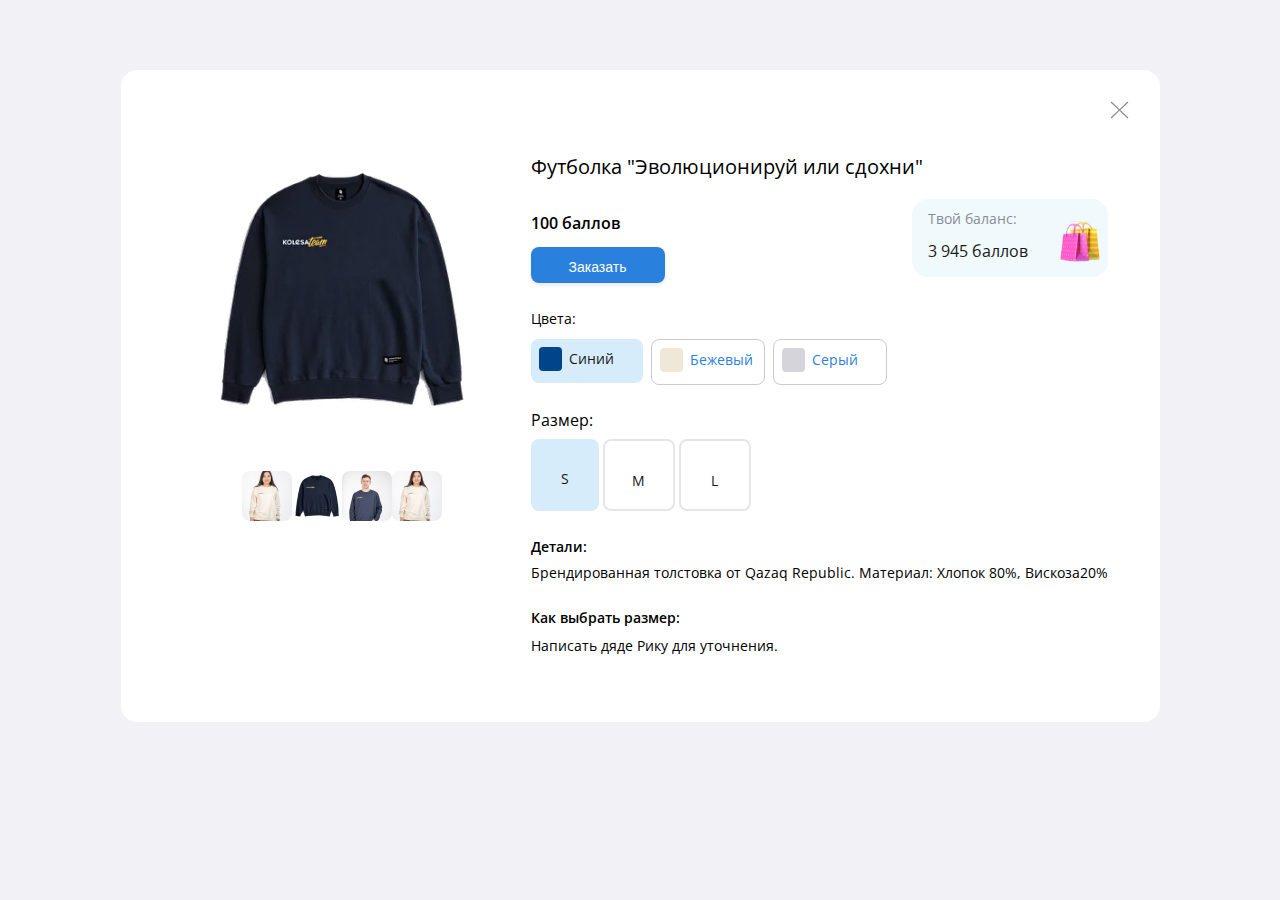
==== index.html @ 1788dded "1. Создала модальное окно, отцентрированное в центре страницы.2. Добавила контент о продукте (картин" ====
<!DOCTYPE html>
<html lang="en">

<head>
    <meta charset="UTF-8" />
    <link rel="icon" type="image/svg+xml" href="/src/assets/favicon.svg" />
    <meta name="viewport" content="width=device-width, initial-scale=1.0" />
    <title>Vite App</title>
    <link rel="stylesheet" href="/src/css/style.css">
</head>

<body>
    <section class="modal-container">
        <div class="modal-card">
            <div class="modal-card-content">
                <div class="close">
                    <img class="padding-for-icon" src="src/assets/close.svg" alt="close" width="18.67" height="18.67">
                </div>
                <div class="image-container">
                    <div class="main-image">
                        <img src="/src/assets/product-image.jpg" alt="product-image" width="330" height="330">
                    </div>
                    <div class="preview-images">
                        <img src="/src/assets/preview-image_1.jpg" alt="product-image-preview1">
                        <img class="previe-image_2" src="/src/assets/previe-image_2.jpg" alt="product-image-preview2">
                        <img src="/src/assets/preview-image_3.jpg" alt="product-image-preview1">
                        <img src="/src/assets/preview-image_1.jpg" alt="product-image-preview1">
                    </div>
                </div>
                <div class="description-container">
                    <h2 class="title">Футболка "Эволюционируй или сдохни"</h2>
                    <div class="current-currency">
                        <div class="current-currency-info">
                            <div class="currency-decription">
                                <h4>Твой баланс:</h4>
                                <p>3 945 баллов</p>
                            </div>

                            <div class="iconShop">
                                <img class="shopBag" src="/src/assets/shop.svg" alt="shopIcon">
                            </div>
                        </div>

                    </div>
                    <div class="price">100 баллов</div>
                    <button class="order-button">Заказать</button>

                    <div class="product-colors">
                        <span class="product-color">Цвета:</span>
                        <div class="color-group">
                            <div class="color-box blue">
                                <div class="color-square blue-box"></div>
                                <label for="blue">Синий</label>
                            </div>
                            <div class="color-box beige">
                                <div class="color-square beige-box"></div>
                                <label for="beige">Бежевый</label>
                            </div>
                            <div class="color-box gray">
                                <div class="color-square gray-box"></div>
                                <label for="gray">Серый</label>
                            </div>
                        </div>

                    </div>
                    <div class="size-buttons">
                        <span class="size-title">Размер:</span>
                        <div class="size-group">
                            <div class="size size-S">
                                <input checked type="radio" id="small" name="size" value="small">
                                <label data-icon="S" for="size1">
                                    <p>S</p>
                                </label>
                            </div>
                            <div class="size size-M">
                                <input checked type="radio" id="medium" name="size" value="medium">
                                <label data-icon="M" for="size2">
                                    <p>M</p>
                                </label>
                            </div>
                            <div class="size size-L">
                                <input checked type="radio" id="large" name="size" value="large">
                                <label data-icon="L" for="size3">
                                    <p>L</p>
                                </label>
                            </div>
                        </div>
                    </div>
                    <div class="details-description">
                        <h4>Детали:</h4>
                        <p>Брендированная толстовка от Qazaq Republic. Материал: Хлопок 80%, Вискоза20%</p>
                    </div>
                    <div class="how-to-text">
                        <h2>Как выбрать размер:</h2>
                        <p>Написать дяде Рику для уточнения.</p>
                    </div>
                </div>
            </div>
        </div>
    </section>
</body>

</html>
---- src/css/style.css ----
@import url('https://fonts.googleapis.com/css2?family=Open+Sans:wght@400;600&display=swap');

body {
    margin: 0;
    padding: 0;
    font-family: 'Open Sans', sans-serif;
    background: #f2f2f6;
}

.modal-container {
    padding: 70px 0;
}

.modal-card {
    top: 0;
    left: 0;
    background: #fff;
    border-radius: 16px;
    max-width: 1039px;
    min-height: 588px;
    margin: 0 auto;
    overflow: hidden;
}

.modal-card-content {
    display: flex;
    position: relative;
}

.close {
    position: absolute;
    width: 100%;
    display: flex;
    justify-content: end;
}

.preview-images {
    display: flex;
    justify-content: center;
    align-items: center;
    padding: 10px;
    flex-wrap: wrap;
    cursor: pointer;
}

.image-container {
    padding: 56px 0 56px 56px;
}

.description-container {
    padding: 64px 0 0 24px;
    position: relative;
}

.padding-for-icon {
    padding: 30.67px;
}

.title {
    font-size: 20px;
    font-weight: normal;
    line-height: 32px;
}

.price {
    font-style: normal;
    font-weight: 600;
    margin: 8px 0 8px 0;
    line-height: 32px;
}

.order-button {
    padding: 8px 0;
    width: 134px;
    height: 36px;
    background: #2a81dd;
    box-shadow: 0 2px 4px rgba(28, 24, 25, 0.1);
    border-radius: 8px;
    border: none;
    color: #fff;
    line-height: 24px;
    font-size: 14px;
    font-weight: 200;
    margin-bottom: 24px;
}

.product-color {
    font-weight: normal;
    font-size: 14px;
    line-height: 24px;
    display: block;
}

.color-group {
    display: inline-flex;
}

.color-box {
    background: #fff;
    border: 1px solid #cbcbcf;
    border-radius: 8px;
    margin: 8px 8px 0 0;
    width: 96px;
    height: 28px;
    font-size: 14px;
    line-height: 24px;
    padding: 8px;
    color: #2a81dd;
    cursor: pointer;
}

.blue {
    background: #d6ecfb;
    border: none;
    font-size: 14px;
    line-height: 24px;
    color: #1c1819;
}

.previe-image_2:active {
    border: 1px solid #2a81dd;
    border-radius: 8px;
    cursor: pointer;
}

.details-description h4 {
    font-weight: 600;
    font-size: 14px;
    line-height: 24px;
    margin: 24px 0 4px 0;
}

.details-description p {
    font-weight: 400;
    font-size: 14px;
    margin: 0 0 24px 0;
}

.how-to-text h2 {
    margin: 0;
    font-weight: 600;
    font-size: 14px;
    line-height: 24px;
}

.how-to-text p {
    margin: 4px 0 64px 0;
    font-size: 14px;
    line-height: 24px;
}

.color-square {
    display: inline-flex;
    border-radius: 4px;
    width: 23px;
    height: 24px;
    position: relative;
}

.blue-box {
    background: #00458a;
    position: absolute;
}

.beige-box {
    background: #efe8d8;
    position: absolute;
}

.gray-box {
    background: #d4d4da;
    position: absolute;
}

label[for=gray] {
    margin-left: 30px;
}

label[for=beige] {
    margin-left: 30px;
}

label[for=blue] {
    margin-left: 30px;
}

.size-group {
    display: flex;
    margin-top: 8px;
}

.size-buttons {
    margin-top: 24px;
    position: relative;
    display: inline-block;
}

.size label {
    cursor: pointer;
    color: #1c1819;
    user-select: none;
    padding: 1em;
    height: 40px;
    width: 40px;
    overflow: hidden;
    display: block;
    text-align: center;
    border-radius: 16px;
    font-size: 14px;
    line-height: 24px;
    font-weight: 400;
}

.size-S {
    background: #d6ecfb;
    border-radius: 8px;
    margin: 0 4px 0 0;
}

.size-M {
    border: 2px solid #e6e6e6;
    border-radius: 8px;
    margin: 0 4px 0 0;
}

.size-L {
    border: 2px solid #e6e6e6;
    border-radius: 8px;
}

input[type='radio'] {
    display: none;
}

.current-currency-info {
    position: absolute;
    background: #f0fafd;
    border-radius: 16px;
    width: 196px;
    display: flex;
}

.current-currency {
    display: flex;
    justify-content: end;
}

.current-currency h4 {
    color: #888b94;
    font-weight: 400;
    font-size: 14px;
    line-height: 24px;
    margin: 8px 0 8px 16px;
}

.iconShop {
    margin: 22px 0 10px 32px;
}

.current-currency p {
    margin: 0 0 0 16px;
    color: #1c1819;
    font-size: 16px;
    line-height: 24px;
}
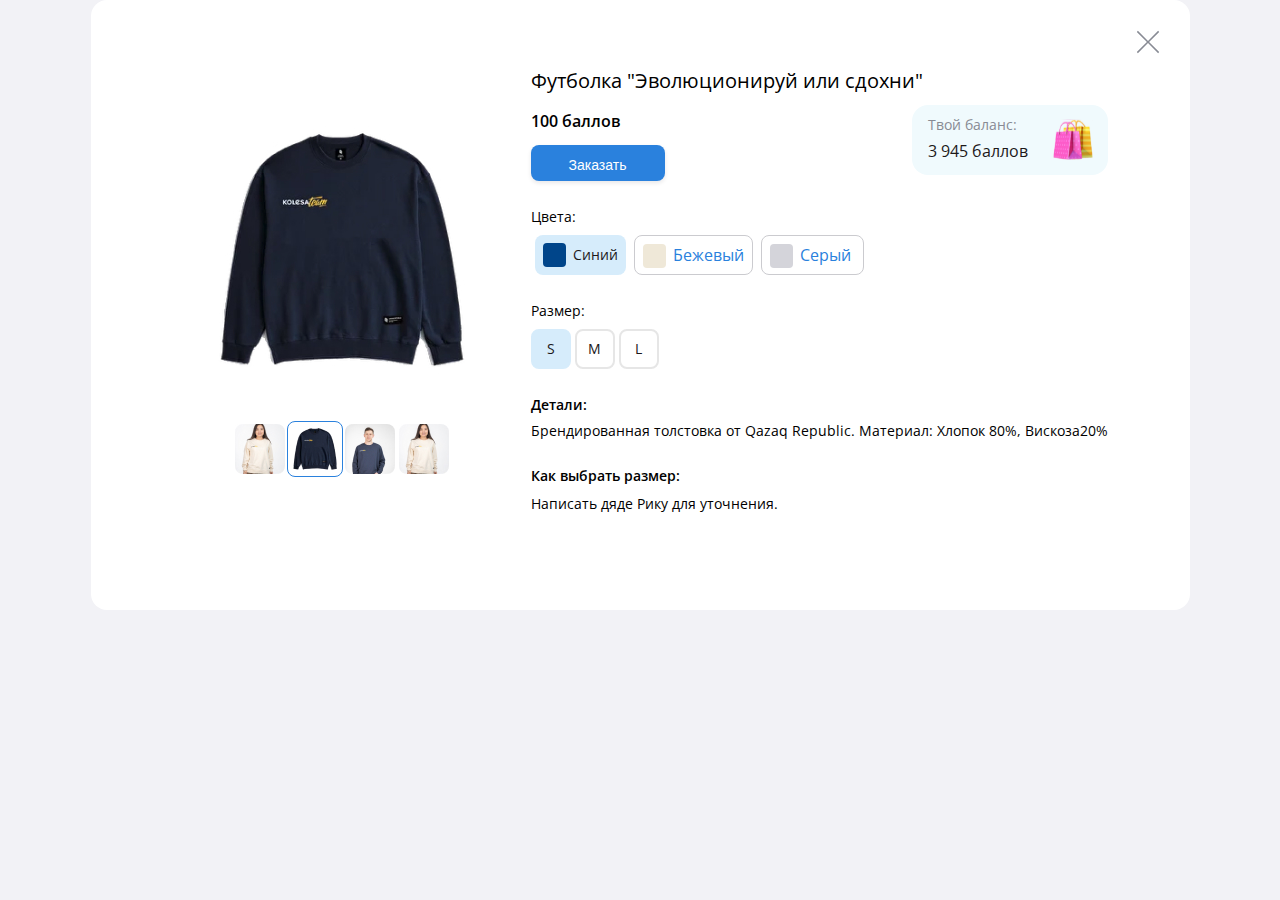
==== commit d5a78d1b: "поправки в модалке" ====
--- a/index.html
+++ b/index.html
@@ -10,94 +10,89 @@
 </head>
 
 <body>
-    <section class="modal-container">
-        <div class="modal-card">
-            <div class="modal-card-content">
-                <div class="close">
-                    <img class="padding-for-icon" src="src/assets/close.svg" alt="close" width="18.67" height="18.67">
+
+    <div class="modal-card">
+        <div class="modal-card-content">
+            <div class="close">
+                <img src="src/assets/close.svg" alt="close" width=24px height="24px">
+            </div>
+            <div class="image-container">
+                <div class="main-image">
+                    <img src="/src/assets/product-image.jpg" alt="product-image" width="330" height="330">
                 </div>
-                <div class="image-container">
-                    <div class="main-image">
-                        <img src="/src/assets/product-image.jpg" alt="product-image" width="330" height="330">
+                <div class="preview-images">
+                    <img src="/src/assets/preview-image_1.jpg" alt="product-image-preview1">
+                    <img class="previe-image_2 active" src="/src/assets/previe-image_2.jpg"
+                        alt="product-image-preview2">
+                    <img src="/src/assets/preview-image_3.jpg" alt="product-image-preview1">
+                    <img src="/src/assets/preview-image_1.jpg" alt="product-image-preview1">
+                </div>
+            </div>
+            <div class="description-container">
+                <h2 class="title">Футболка "Эволюционируй или сдохни"</h2>
+                <div class="current-currency">
+                    <div class="current-currency-info">
+                        <div class="currency-decription">
+                            <p class="currency-txt">Твой баланс:</p>
+                            <p>3 945 баллов</p>
+                        </div>
+
+                        <div class="iconShop">
+                            <img class="shopBag" src="/src/assets/shop.svg" alt="shopIcon">
+                        </div>
                     </div>
-                    <div class="preview-images">
-                        <img src="/src/assets/preview-image_1.jpg" alt="product-image-preview1">
-                        <img class="previe-image_2" src="/src/assets/previe-image_2.jpg" alt="product-image-preview2">
-                        <img src="/src/assets/preview-image_3.jpg" alt="product-image-preview1">
-                        <img src="/src/assets/preview-image_1.jpg" alt="product-image-preview1">
+
+                </div>
+                <div class="price">100 баллов</div>
+                <button class="order-button">Заказать</button>
+
+                <div class="product-colors">
+                    <span class="product-color">Цвета:</span>
+                    <div class="color-group">
+                        <div class="color-box blue">
+                            <div class="color-square blue-box"></div>
+                            <label for="blue">Синий</label>
+                        </div>
+                        <div class="color-box beige">
+                            <div class="color-square beige-box"></div>
+                            <label for="beige">Бежевый</label>
+                        </div>
+                        <div class="color-box gray">
+                            <div class="color-square gray-box"></div>
+                            <label for="gray">Серый</label>
+                        </div>
+                    </div>
+
+                </div>
+                <div class="size-buttons">
+                    <span class="size-title">Размер:</span>
+                    <div class="size-group">
+                        <div class="size size-S">
+                            <input checked type="radio" id="small" name="size" value="small">
+                            <label data-icon="S" for="size1">S</label>
+                        </div>
+                        <div class="size size-M">
+                            <input checked type="radio" id="medium" name="size" value="medium">
+                            <label data-icon="M" for="size2">M</label>
+                        </div>
+                        <div class="size size-L">
+                            <input checked type="radio" id="large" name="size" value="large">
+                            <label data-icon="L" for="size3">L</label>
+                        </div>
                     </div>
                 </div>
-                <div class="description-container">
-                    <h2 class="title">Футболка "Эволюционируй или сдохни"</h2>
-                    <div class="current-currency">
-                        <div class="current-currency-info">
-                            <div class="currency-decription">
-                                <h4>Твой баланс:</h4>
-                                <p>3 945 баллов</p>
-                            </div>
-
-                            <div class="iconShop">
-                                <img class="shopBag" src="/src/assets/shop.svg" alt="shopIcon">
-                            </div>
-                        </div>
-
-                    </div>
-                    <div class="price">100 баллов</div>
-                    <button class="order-button">Заказать</button>
-
-                    <div class="product-colors">
-                        <span class="product-color">Цвета:</span>
-                        <div class="color-group">
-                            <div class="color-box blue">
-                                <div class="color-square blue-box"></div>
-                                <label for="blue">Синий</label>
-                            </div>
-                            <div class="color-box beige">
-                                <div class="color-square beige-box"></div>
-                                <label for="beige">Бежевый</label>
-                            </div>
-                            <div class="color-box gray">
-                                <div class="color-square gray-box"></div>
-                                <label for="gray">Серый</label>
-                            </div>
-                        </div>
-
-                    </div>
-                    <div class="size-buttons">
-                        <span class="size-title">Размер:</span>
-                        <div class="size-group">
-                            <div class="size size-S">
-                                <input checked type="radio" id="small" name="size" value="small">
-                                <label data-icon="S" for="size1">
-                                    <p>S</p>
-                                </label>
-                            </div>
-                            <div class="size size-M">
-                                <input checked type="radio" id="medium" name="size" value="medium">
-                                <label data-icon="M" for="size2">
-                                    <p>M</p>
-                                </label>
-                            </div>
-                            <div class="size size-L">
-                                <input checked type="radio" id="large" name="size" value="large">
-                                <label data-icon="L" for="size3">
-                                    <p>L</p>
-                                </label>
-                            </div>
-                        </div>
-                    </div>
-                    <div class="details-description">
-                        <h4>Детали:</h4>
-                        <p>Брендированная толстовка от Qazaq Republic. Материал: Хлопок 80%, Вискоза20%</p>
-                    </div>
-                    <div class="how-to-text">
-                        <h2>Как выбрать размер:</h2>
-                        <p>Написать дяде Рику для уточнения.</p>
-                    </div>
+                <div class="details-description">
+                    <h3>Детали:</h3>
+                    <p>Брендированная толстовка от Qazaq Republic. Материал: Хлопок 80%, Вискоза20%</p>
+                </div>
+                <div class="how-to-text">
+                    <h3>Как выбрать размер:</h3>
+                    <p>Написать дяде Рику для уточнения.</p>
                 </div>
             </div>
         </div>
-    </section>
+    </div>
+
 </body>
 
 </html>
--- a/src/css/style.css
+++ b/src/css/style.css
@@ -5,10 +5,6 @@
     padding: 0;
     font-family: 'Open Sans', sans-serif;
     background: #f2f2f6;
-}
-
-.modal-container {
-    padding: 70px 0;
 }
 
 .modal-card {
@@ -17,9 +13,9 @@
     background: #fff;
     border-radius: 16px;
     max-width: 1039px;
-    min-height: 588px;
     margin: 0 auto;
     overflow: hidden;
+    padding: 30px;
 }
 
 .modal-card-content {
@@ -38,9 +34,12 @@
     display: flex;
     justify-content: center;
     align-items: center;
-    padding: 10px;
-    flex-wrap: wrap;
-    cursor: pointer;
+    flex-flow: wrap;
+    cursor: pointer;
+}
+
+.preview-images img {
+    padding: 2px;
 }
 
 .image-container {
@@ -48,18 +47,15 @@
 }
 
 .description-container {
-    padding: 64px 0 0 24px;
-    position: relative;
-}
-
-.padding-for-icon {
-    padding: 30.67px;
+    padding: 18px 0 0 24px;
+    position: relative;
 }
 
 .title {
     font-size: 20px;
     font-weight: normal;
     line-height: 32px;
+    margin-bottom: 0;
 }
 
 .price {
@@ -89,22 +85,20 @@
     font-size: 14px;
     line-height: 24px;
     display: block;
+    margin-bottom: 6px;
 }
 
 .color-group {
     display: inline-flex;
+    flex-flow: wrap;
 }
 
 .color-box {
     background: #fff;
     border: 1px solid #cbcbcf;
     border-radius: 8px;
-    margin: 8px 8px 0 0;
-    width: 96px;
-    height: 28px;
-    font-size: 14px;
-    line-height: 24px;
     padding: 8px;
+    margin: 0 4px;
     color: #2a81dd;
     cursor: pointer;
 }
@@ -117,13 +111,17 @@
     color: #1c1819;
 }
 
-.previe-image_2:active {
+.gray {
+    padding-right: 12px;
+}
+
+.active {
     border: 1px solid #2a81dd;
     border-radius: 8px;
     cursor: pointer;
 }
 
-.details-description h4 {
+.details-description h3 {
     font-weight: 600;
     font-size: 14px;
     line-height: 24px;
@@ -136,7 +134,7 @@
     margin: 0 0 24px 0;
 }
 
-.how-to-text h2 {
+.how-to-text h3 {
     margin: 0;
     font-weight: 600;
     font-size: 14px;
@@ -187,6 +185,7 @@
 .size-group {
     display: flex;
     margin-top: 8px;
+    flex-flow: wrap;
 }
 
 .size-buttons {
@@ -195,16 +194,21 @@
     display: inline-block;
 }
 
+.size-buttons span {
+    font-size: 14px;
+}
+
 .size label {
     cursor: pointer;
     color: #1c1819;
     user-select: none;
-    padding: 1em;
-    height: 40px;
-    width: 40px;
+    padding: 3px;
+    height: 30px;
+    width: 30px;
     overflow: hidden;
-    display: block;
-    text-align: center;
+    display: flex;
+    justify-content: center;
+    align-items: center;
     border-radius: 16px;
     font-size: 14px;
     line-height: 24px;
@@ -213,6 +217,7 @@
 
 .size-S {
     background: #d6ecfb;
+    border: 2px solid #d6ecfb;
     border-radius: 8px;
     margin: 0 4px 0 0;
 }
@@ -238,6 +243,7 @@
     border-radius: 16px;
     width: 196px;
     display: flex;
+    margin-top: 8px;
 }
 
 .current-currency {
@@ -245,7 +251,7 @@
     justify-content: end;
 }
 
-.current-currency h4 {
+.current-currency .currency-txt {
     color: #888b94;
     font-weight: 400;
     font-size: 14px;
@@ -254,12 +260,12 @@
 }
 
 .iconShop {
-    margin: 22px 0 10px 32px;
+    margin: 14px 0 10px 25px;
 }
 
 .current-currency p {
     margin: 0 0 0 16px;
     color: #1c1819;
     font-size: 16px;
-    line-height: 24px;
-}
+    line-height: 12px;
+}
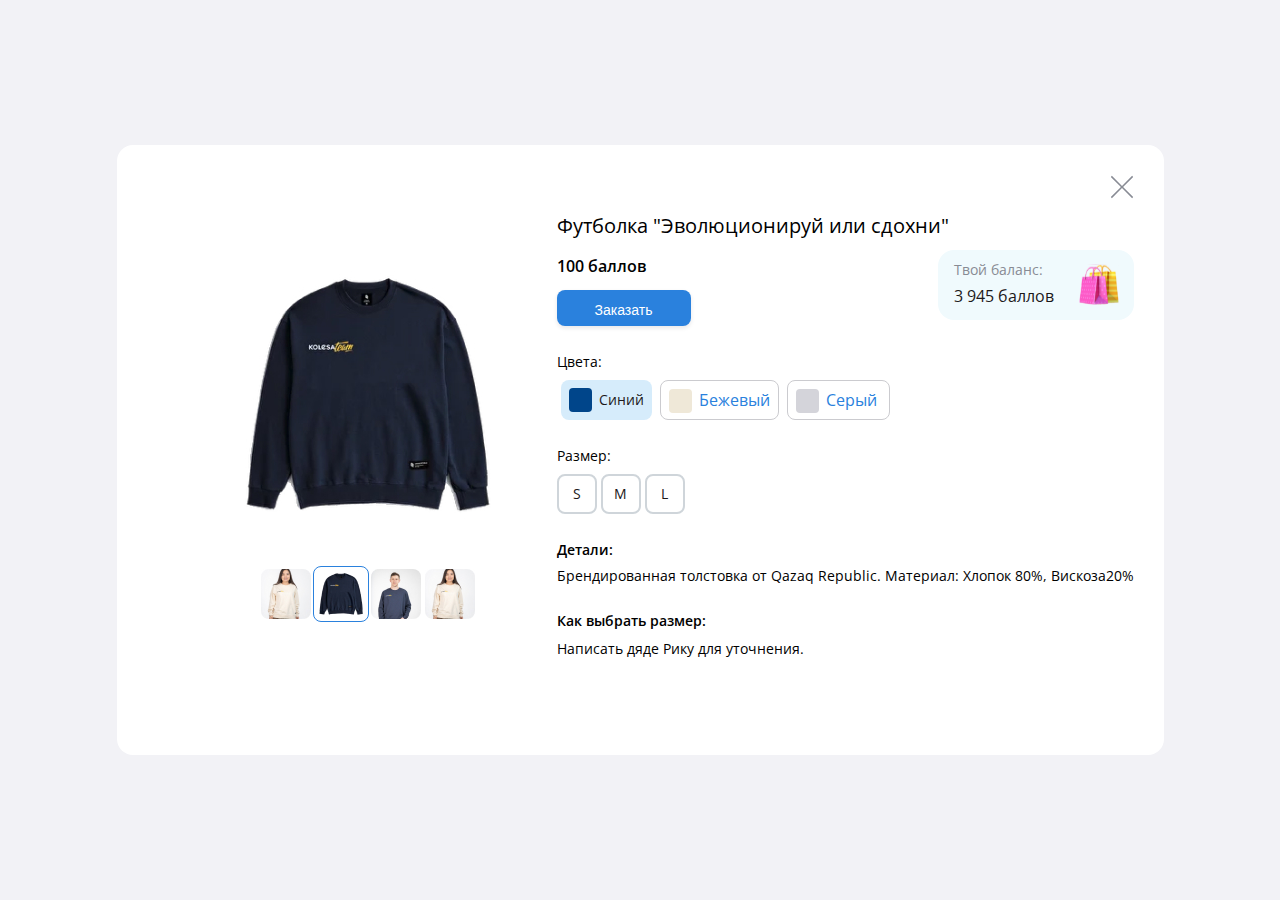
==== commit f6514fa5: "подправила модалку, поправила отступы, подправила отцентровку по вертикали, поправила кнопки, при на" ====
--- a/index.html
+++ b/index.html
@@ -3,91 +3,90 @@
 
 <head>
     <meta charset="UTF-8" />
-    <link rel="icon" type="image/svg+xml" href="/src/assets/favicon.svg" />
+    <link rel="icon" type="image/svg+xml" href="src/assets/favicon.svg" />
     <meta name="viewport" content="width=device-width, initial-scale=1.0" />
     <title>Vite App</title>
-    <link rel="stylesheet" href="/src/css/style.css">
+    <link rel="stylesheet" href="src/css/style.css">
 </head>
 
 <body>
+    <div class="modal-container">
+        <div class="modal-card">
+            <div class="modal-card-content">
+                <div class="close">
+                    <img src="src/assets/close.svg" alt="close" width=24px height="24px">
+                </div>
+                <div class="image-container">
+                    <div class="main-image">
+                        <img src="src/assets/product-image.jpg" alt="product-image" width="330" height="330">
+                    </div>
+                    <div class="preview-images">
+                        <img src="src/assets/preview-image_1.jpg" alt="product-image-preview1">
+                        <img class="previe-image_2 active" src="src/assets/previe-image_2.jpg"
+                            alt="product-image-preview2">
+                        <img src="src/assets/preview-image_3.jpg" alt="product-image-preview1">
+                        <img src="src/assets/preview-image_1.jpg" alt="product-image-preview1">
+                    </div>
+                </div>
+                <div class="description-container">
+                    <h2 class="title">Футболка "Эволюционируй или сдохни"</h2>
+                    <div class="current-currency">
+                        <div class="current-currency-info">
+                            <div class="currency-decription">
+                                <p class="currency-txt">Твой баланс:</p>
+                                <p>3 945 баллов</p>
+                            </div>
 
-    <div class="modal-card">
-        <div class="modal-card-content">
-            <div class="close">
-                <img src="src/assets/close.svg" alt="close" width=24px height="24px">
-            </div>
-            <div class="image-container">
-                <div class="main-image">
-                    <img src="/src/assets/product-image.jpg" alt="product-image" width="330" height="330">
-                </div>
-                <div class="preview-images">
-                    <img src="/src/assets/preview-image_1.jpg" alt="product-image-preview1">
-                    <img class="previe-image_2 active" src="/src/assets/previe-image_2.jpg"
-                        alt="product-image-preview2">
-                    <img src="/src/assets/preview-image_3.jpg" alt="product-image-preview1">
-                    <img src="/src/assets/preview-image_1.jpg" alt="product-image-preview1">
-                </div>
-            </div>
-            <div class="description-container">
-                <h2 class="title">Футболка "Эволюционируй или сдохни"</h2>
-                <div class="current-currency">
-                    <div class="current-currency-info">
-                        <div class="currency-decription">
-                            <p class="currency-txt">Твой баланс:</p>
-                            <p>3 945 баллов</p>
+                            <div class="iconShop">
+                                <img class="shopBag" src="src/assets/shop.svg" alt="shopIcon">
+                            </div>
                         </div>
 
-                        <div class="iconShop">
-                            <img class="shopBag" src="/src/assets/shop.svg" alt="shopIcon">
+                    </div>
+                    <div class="price">100 баллов</div>
+                    <button class="order-button">Заказать</button>
+                    <div class="product-colors">
+                        <span class="product-color">Цвета:</span>
+                        <div class="color-group">
+                            <div class="color-box blue">
+                                <div class="color-square blue-box"></div>
+                                <label for="blue">Синий</label>
+                            </div>
+                            <div class="color-box beige">
+                                <div class="color-square beige-box"></div>
+                                <label for="beige">Бежевый</label>
+                            </div>
+                            <div class="color-box gray">
+                                <div class="color-square gray-box"></div>
+                                <label for="gray">Серый</label>
+                            </div>
                         </div>
                     </div>
-
-                </div>
-                <div class="price">100 баллов</div>
-                <button class="order-button">Заказать</button>
-
-                <div class="product-colors">
-                    <span class="product-color">Цвета:</span>
-                    <div class="color-group">
-                        <div class="color-box blue">
-                            <div class="color-square blue-box"></div>
-                            <label for="blue">Синий</label>
-                        </div>
-                        <div class="color-box beige">
-                            <div class="color-square beige-box"></div>
-                            <label for="beige">Бежевый</label>
-                        </div>
-                        <div class="color-box gray">
-                            <div class="color-square gray-box"></div>
-                            <label for="gray">Серый</label>
+                    <div class="size-buttons">
+                        <span class="size-title">Размер:</span>
+                        <div class="size-group">
+                            <div class="size">
+                                <input type="radio" id="small" name="size" value="small">
+                                <label for="small">S</label>
+                            </div>
+                            <div class="size">
+                                <input type="radio" id="medium" name="size" value="medium">
+                                <label for="medium">M</label>
+                            </div>
+                            <div class="size">
+                                <input type="radio" id="large" name="size" value="large">
+                                <label for="large">L</label>
+                            </div>
                         </div>
                     </div>
-
-                </div>
-                <div class="size-buttons">
-                    <span class="size-title">Размер:</span>
-                    <div class="size-group">
-                        <div class="size size-S">
-                            <input checked type="radio" id="small" name="size" value="small">
-                            <label data-icon="S" for="size1">S</label>
-                        </div>
-                        <div class="size size-M">
-                            <input checked type="radio" id="medium" name="size" value="medium">
-                            <label data-icon="M" for="size2">M</label>
-                        </div>
-                        <div class="size size-L">
-                            <input checked type="radio" id="large" name="size" value="large">
-                            <label data-icon="L" for="size3">L</label>
-                        </div>
+                    <div class="details-description">
+                        <h3>Детали:</h3>
+                        <p>Брендированная толстовка от Qazaq Republic. Материал: Хлопок 80%, Вискоза20%</p>
                     </div>
-                </div>
-                <div class="details-description">
-                    <h3>Детали:</h3>
-                    <p>Брендированная толстовка от Qazaq Republic. Материал: Хлопок 80%, Вискоза20%</p>
-                </div>
-                <div class="how-to-text">
-                    <h3>Как выбрать размер:</h3>
-                    <p>Написать дяде Рику для уточнения.</p>
+                    <div class="how-to-text">
+                        <h3>Как выбрать размер:</h3>
+                        <p>Написать дяде Рику для уточнения.</p>
+                    </div>
                 </div>
             </div>
         </div>
--- a/src/css/style.css
+++ b/src/css/style.css
@@ -18,6 +18,13 @@
     padding: 30px;
 }
 
+.modal-container {
+    height: 100vh;
+    display: flex;
+    justify-content: center;
+    align-items: center;
+}
+
 .modal-card-content {
     display: flex;
     position: relative;
@@ -89,7 +96,7 @@
 }
 
 .color-group {
-    display: inline-flex;
+    display: flex;
     flex-flow: wrap;
 }
 
@@ -209,32 +216,20 @@
     display: flex;
     justify-content: center;
     align-items: center;
-    border-radius: 16px;
-    font-size: 14px;
-    line-height: 24px;
-    font-weight: 400;
-}
-
-.size-S {
-    background: #d6ecfb;
-    border: 2px solid #d6ecfb;
+    font-size: 14px;
+    background: #fff;
+    border: 2px solid #cfd5da;
     border-radius: 8px;
     margin: 0 4px 0 0;
-}
-
-.size-M {
-    border: 2px solid #e6e6e6;
-    border-radius: 8px;
-    margin: 0 4px 0 0;
-}
-
-.size-L {
-    border: 2px solid #e6e6e6;
-    border-radius: 8px;
 }
 
 input[type='radio'] {
     display: none;
+}
+
+input[type='radio']:checked + label {
+    background-color: #d6ecfb;
+    border: 2px solid #d6ecfb;
 }
 
 .current-currency-info {
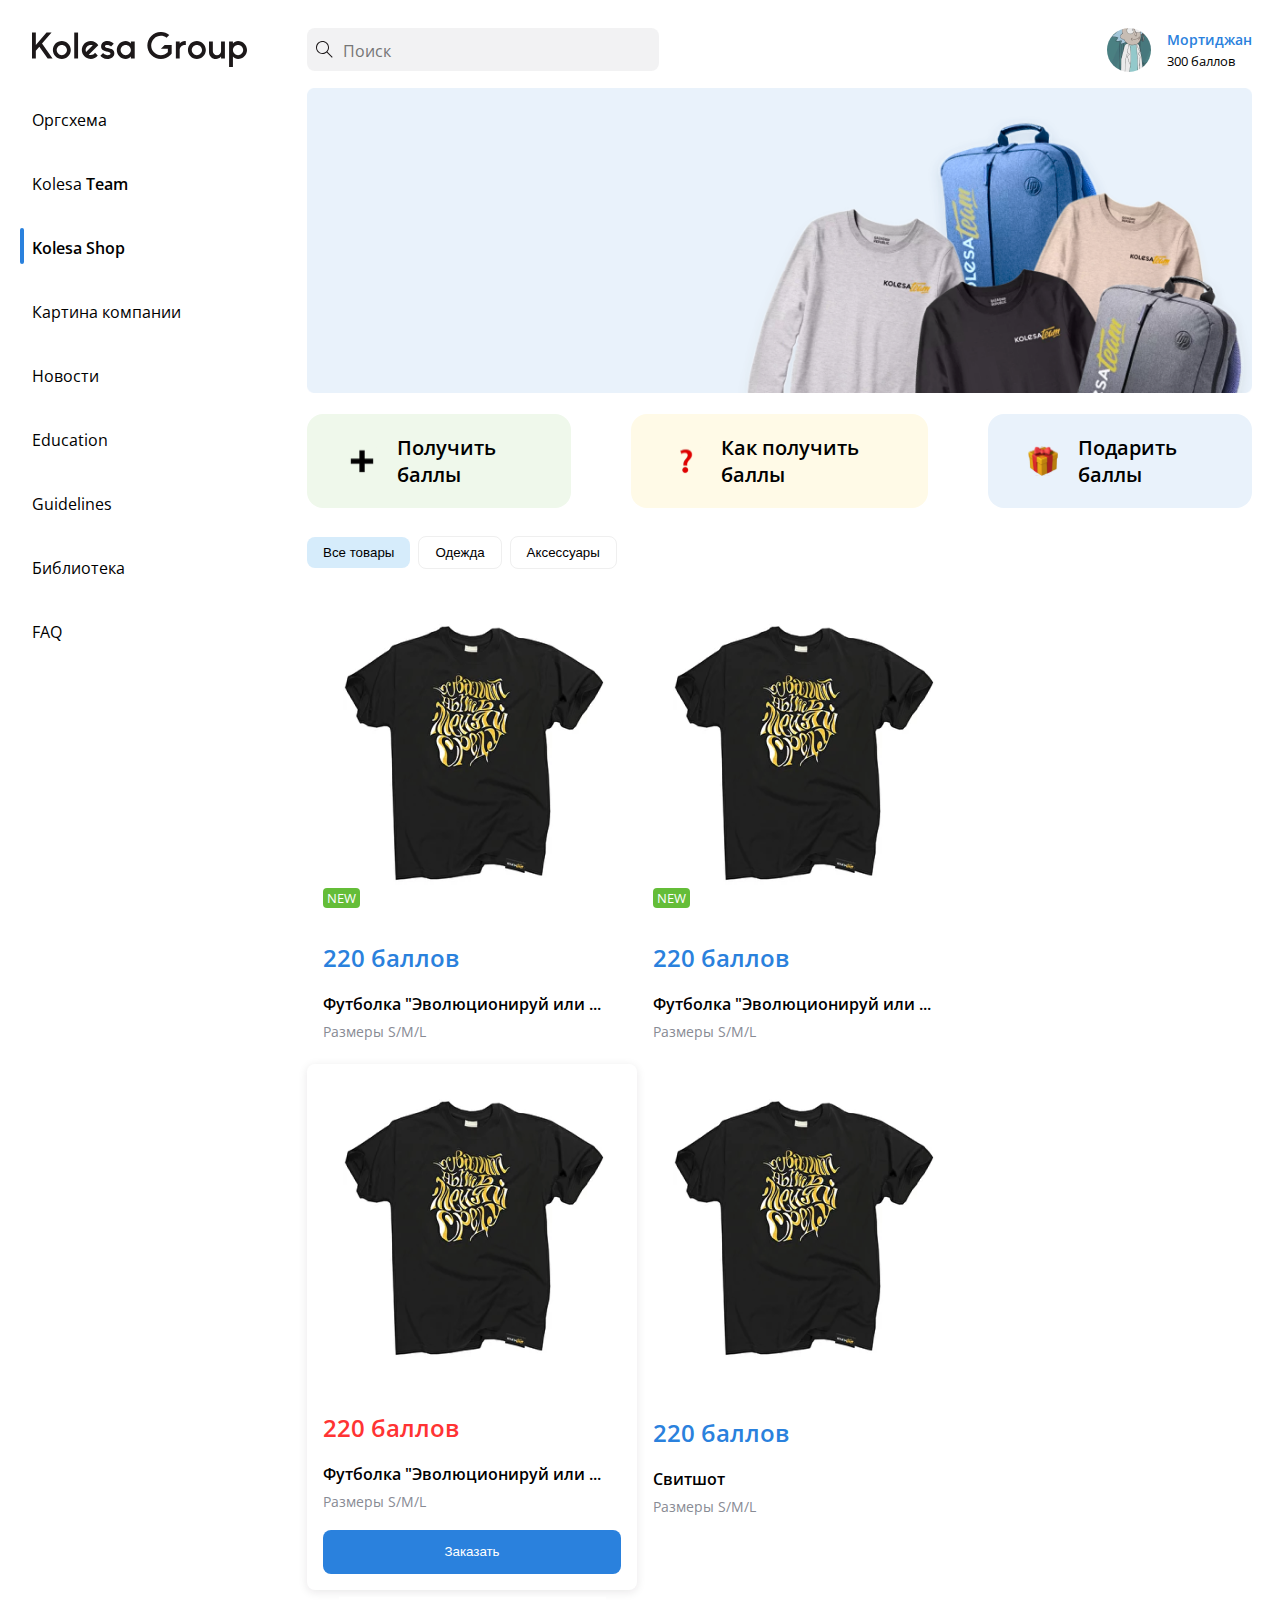
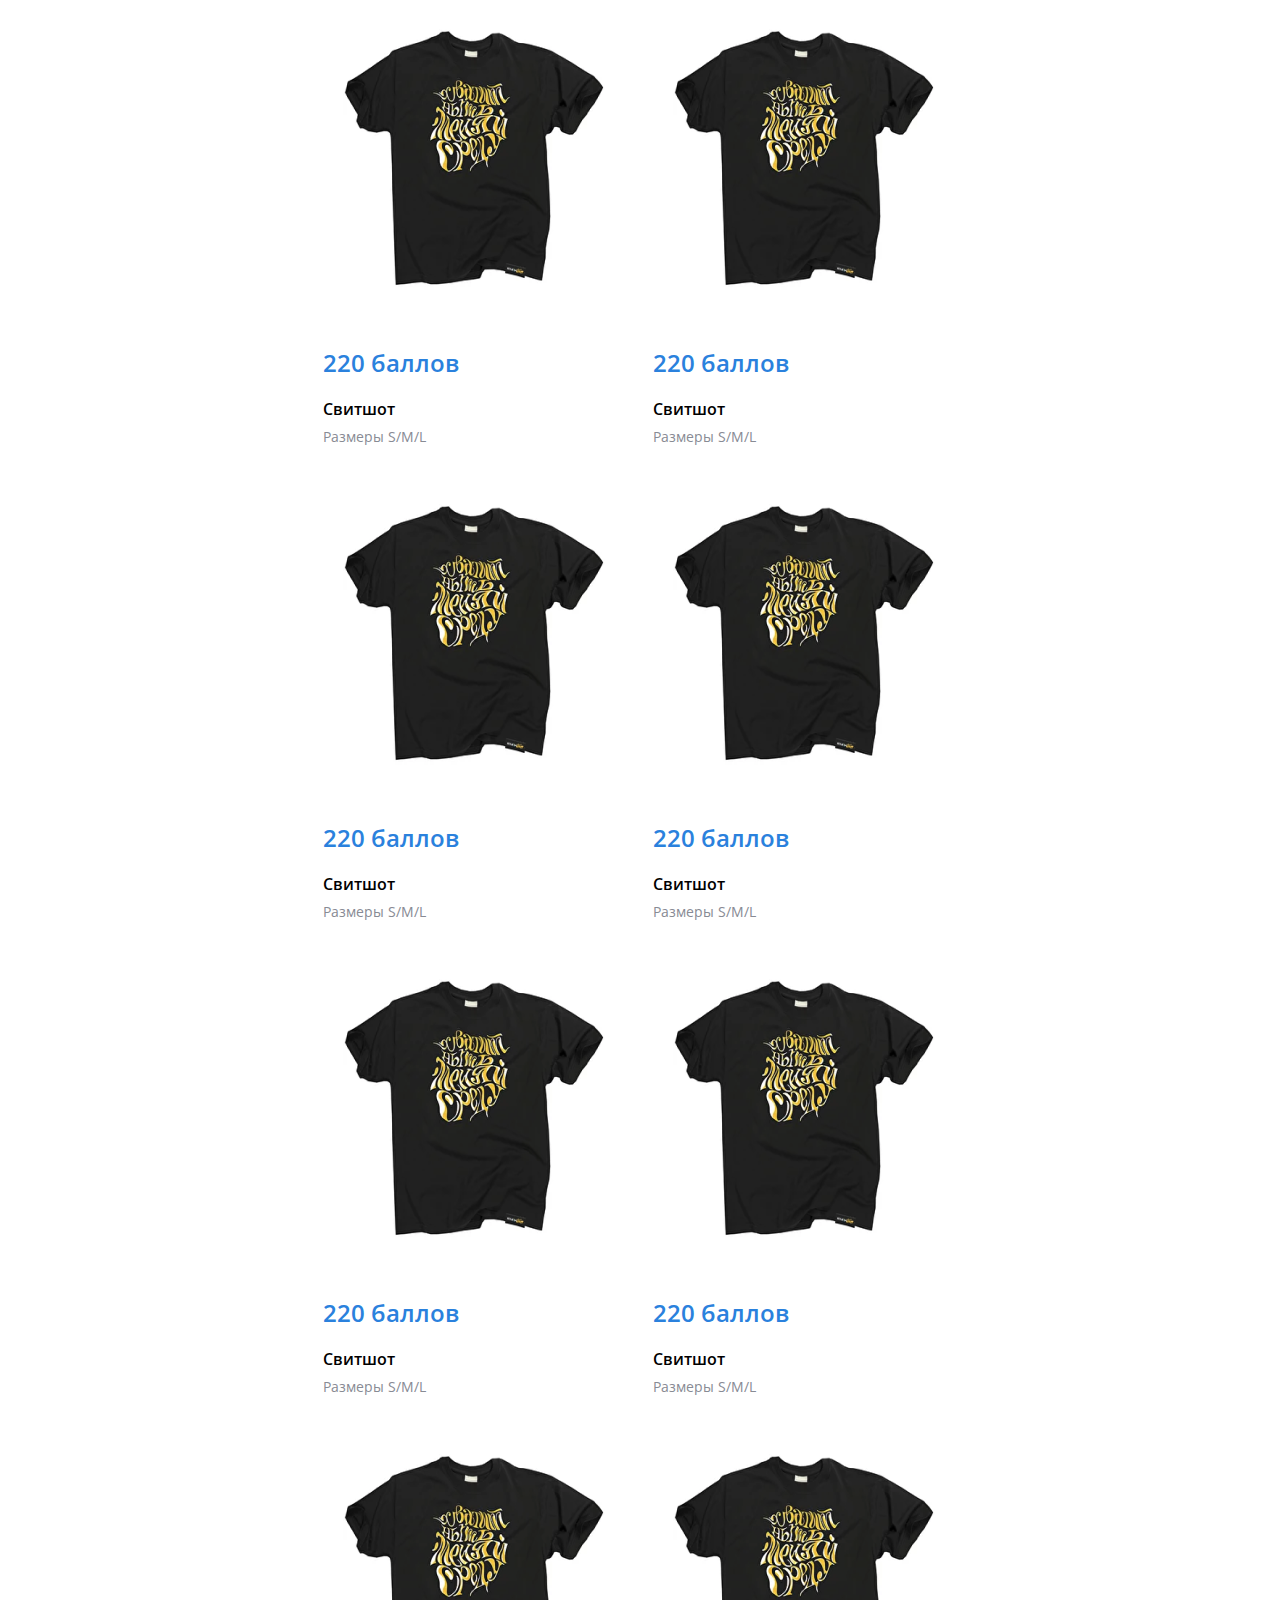
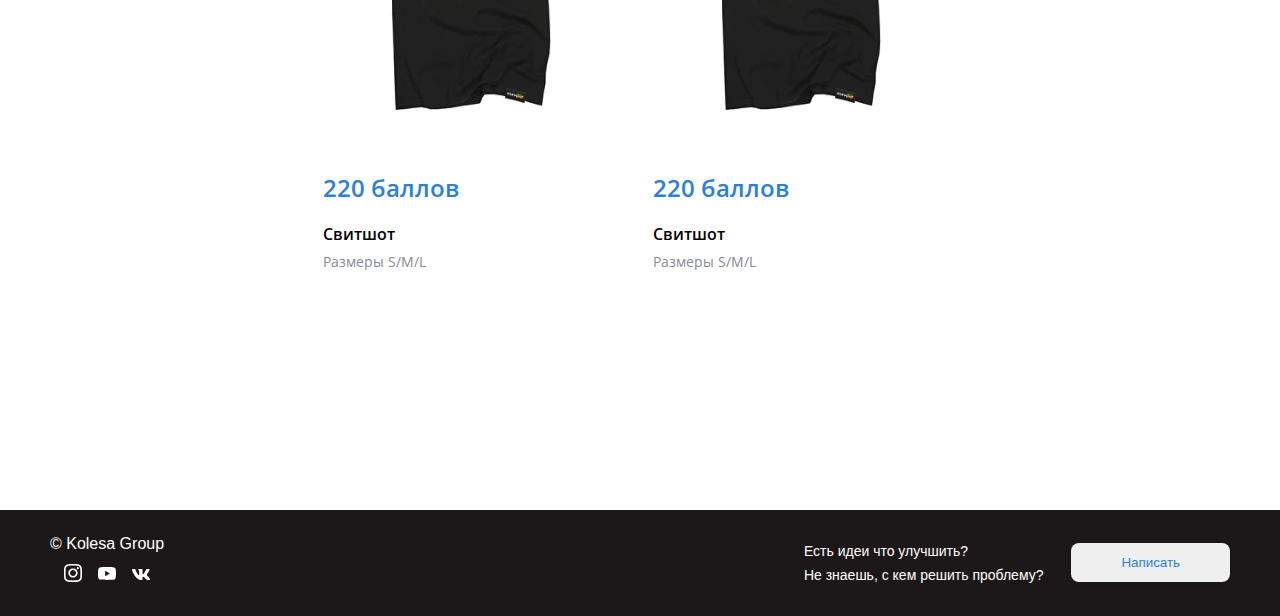
==== commit 1bc0009d: "Добавление контента, элементов, кнопок, меню,профиль юзера, каталог продуктов" ====
--- a/index.html
+++ b/index.html
@@ -10,88 +10,280 @@
 </head>
 
 <body>
-    <div class="modal-container">
-        <div class="modal-card">
-            <div class="modal-card-content">
-                <div class="close">
-                    <img src="src/assets/close.svg" alt="close" width=24px height="24px">
-                </div>
-                <div class="image-container">
-                    <div class="main-image">
-                        <img src="src/assets/product-image.jpg" alt="product-image" width="330" height="330">
+    <section class="container">
+        <div class="side-menu">
+            <div class="logo"><img src="/src/assets/main-logo.svg" alt="company-logo"></div>
+            <div class="side-menu_list">
+                <a href="#">Оргсхема</a>
+                <a href="#">Kolesa <span class="team-txt">Team</span></a>
+                <a href="#" class="selected-menu-txt"><span class="display-selected"></span>Kolesa Shop</a>
+                <a href="#">Картина компании</a>
+                <a href="#">Новости</a>
+                <a href="#">Education</a>
+                <a href="#">Guidelines</a>
+                <a href="#">Библиотека</a>
+                <a href="#">FAQ</a>
+            </div>
+        </div>
+        <div class="page-content">
+            <div class="top-nav">
+                <div class="search">
+                    <form>
+                        <input type="search" placeholder="Поиск">
+                    </form>
+                </div>
+                <div class="user">
+                    <img class="user-profile" src="/src/assets/user-profile.png" alt="user-avatar">
+                    <div class="user-info">
+                        <span class="user-name">Мортиджан</span>
+                        <p class="currency">300 баллов</p>
                     </div>
-                    <div class="preview-images">
-                        <img src="src/assets/preview-image_1.jpg" alt="product-image-preview1">
-                        <img class="previe-image_2 active" src="src/assets/previe-image_2.jpg"
-                            alt="product-image-preview2">
-                        <img src="src/assets/preview-image_3.jpg" alt="product-image-preview1">
-                        <img src="src/assets/preview-image_1.jpg" alt="product-image-preview1">
-                    </div>
-                </div>
-                <div class="description-container">
-                    <h2 class="title">Футболка "Эволюционируй или сдохни"</h2>
-                    <div class="current-currency">
-                        <div class="current-currency-info">
-                            <div class="currency-decription">
-                                <p class="currency-txt">Твой баланс:</p>
-                                <p>3 945 баллов</p>
-                            </div>
-
-                            <div class="iconShop">
-                                <img class="shopBag" src="src/assets/shop.svg" alt="shopIcon">
-                            </div>
-                        </div>
-
-                    </div>
-                    <div class="price">100 баллов</div>
-                    <button class="order-button">Заказать</button>
-                    <div class="product-colors">
-                        <span class="product-color">Цвета:</span>
-                        <div class="color-group">
-                            <div class="color-box blue">
-                                <div class="color-square blue-box"></div>
-                                <label for="blue">Синий</label>
-                            </div>
-                            <div class="color-box beige">
-                                <div class="color-square beige-box"></div>
-                                <label for="beige">Бежевый</label>
-                            </div>
-                            <div class="color-box gray">
-                                <div class="color-square gray-box"></div>
-                                <label for="gray">Серый</label>
-                            </div>
-                        </div>
-                    </div>
-                    <div class="size-buttons">
-                        <span class="size-title">Размер:</span>
-                        <div class="size-group">
-                            <div class="size">
-                                <input type="radio" id="small" name="size" value="small">
-                                <label for="small">S</label>
-                            </div>
-                            <div class="size">
-                                <input type="radio" id="medium" name="size" value="medium">
-                                <label for="medium">M</label>
-                            </div>
-                            <div class="size">
-                                <input type="radio" id="large" name="size" value="large">
-                                <label for="large">L</label>
-                            </div>
-                        </div>
-                    </div>
-                    <div class="details-description">
-                        <h3>Детали:</h3>
-                        <p>Брендированная толстовка от Qazaq Republic. Материал: Хлопок 80%, Вискоза20%</p>
-                    </div>
-                    <div class="how-to-text">
-                        <h3>Как выбрать размер:</h3>
-                        <p>Написать дяде Рику для уточнения.</p>
-                    </div>
-                </div>
+                </div>
+            </div>
+            <div class="banner" width="1038" height="335">
+                <img src="/src/assets/banner.png" width="100%" alt="banner">
+            </div>
+            <div class="score-buttons">
+                <a href="#" class="btn_ btn-green">
+                    <img src="/src/assets/plus-icon.svg" width="30" alt="plus-icon">
+                    <span>Получить баллы</span>
+                </a>
+                <a href="#" class="btn_ btn-yellow">
+                    <img src="/src/assets/question-icon.svg" width="30" alt="question-icon">
+                    <span>Как получить баллы</span></a>
+                <a href="#" class="btn_ btn-blue">
+                    <img src="/src/assets/gift-icon.svg" width="30" alt="gift-icon">
+                    <span>Подарить баллы</span>
+                </a>
+            </div>
+            <div class="filter-buttons">
+                <button class="btn_all_products" type="button">Все товары</button>
+                <button class="btn btn_clothes" type="button">Одежда</button>
+                <button class="btn btn_accessory" type="button">Аксессуары</button>
+            </div>
+            <div class="product-catalog">
+                <ul>
+                    <li>
+                        <div class="image">
+                            <img width="330" height="330" src="/src/assets/t-shirt.png" alt="product-img">
+                            <span class="badge">new</span>
+                        </div>
+                        <div class="description">
+                            <div class="price">
+                                220 баллов
+                            </div>
+                            <h3 class="title">
+                                Футболка "Эволюционируй или ...
+                            </h3>
+                            <div class="hint">
+                                Размеры S/M/L
+                            </div>
+                        </div>
+                    </li>
+                    <li>
+                        <div class="image">
+                            <img width="330" height="330" src="/src/assets/t-shirt.png" alt="product-img">
+                            <span class="badge">new</span>
+                        </div>
+                        <div class="description">
+                            <div class="price">
+                                220 баллов
+                            </div>
+                            <h3 class="title">
+                                Футболка "Эволюционируй или ...
+                            </h3>
+                            <div class="hint">
+                                Размеры S/M/L
+                            </div>
+                        </div>
+                    </li>
+                    <li class="card">
+                        <div class="image">
+                            <img width="330" height="330" src="/src/assets/t-shirt.png" alt="product-img">
+                        </div>
+                        <div class="description">
+                            <div class="price price-red">
+                                220 баллов
+                            </div>
+                            <h3 class="title">
+                                Футболка "Эволюционируй или ...
+                            </h3>
+                            <div class="hint">
+                                Размеры S/M/L
+                            </div>
+                            <button class="button" type="button">
+                                Заказать
+                            </button>
+                        </div>
+                    </li>
+                    <li>
+                        <div class="image">
+                            <img width="330" height="330" src="/src/assets/t-shirt.png" alt="product-img">
+                        </div>
+                        <div class="description">
+                            <div class="price">
+                                220 баллов
+                            </div>
+                            <h3 class="title">
+                                Свитшот
+                            </h3>
+                            <div class="hint">
+                                Размеры S/M/L
+                            </div>
+                        </div>
+                    </li>
+                    <li>
+                        <div class="image">
+                            <img width="330" height="330" src="/src/assets/t-shirt.png" alt="product-img">
+                        </div>
+                        <div class="description">
+                            <div class="price">
+                                220 баллов
+                            </div>
+                            <h3 class="title">
+                                Свитшот
+                            </h3>
+                            <div class="hint">
+                                Размеры S/M/L
+                            </div>
+                        </div>
+                    </li>
+                    <li>
+                        <div class="image">
+                            <img width="330" height="330" src="/src/assets/t-shirt.png" alt="product-img">
+                        </div>
+                        <div class="description">
+                            <div class="price">
+                                220 баллов
+                            </div>
+                            <h3 class="title">
+                                Свитшот
+                            </h3>
+                            <div class="hint">
+                                Размеры S/M/L
+                            </div>
+                        </div>
+                    </li>
+                    <li>
+                        <div class="image">
+                            <img width="330" height="330" src="/src/assets/t-shirt.png" alt="product-img">
+                        </div>
+                        <div class="description">
+                            <div class="price">
+                                220 баллов
+                            </div>
+                            <h3 class="title">
+                                Свитшот
+                            </h3>
+                            <div class="hint">
+                                Размеры S/M/L
+                            </div>
+                        </div>
+                    </li>
+                    <li>
+                        <div class="image">
+                            <img width="330" height="330" src="/src/assets/t-shirt.png" alt="product-img">
+                        </div>
+                        <div class="description">
+                            <div class="price">
+                                220 баллов
+                            </div>
+                            <h3 class="title">
+                                Свитшот
+                            </h3>
+                            <div class="hint">
+                                Размеры S/M/L
+                            </div>
+                        </div>
+                    </li>
+                    <li>
+                        <div class="image">
+                            <img width="330" height="330" src="/src/assets/t-shirt.png" alt="product-img">
+                        </div>
+                        <div class="description">
+                            <div class="price">
+                                220 баллов
+                            </div>
+                            <h3 class="title">
+                                Свитшот
+                            </h3>
+                            <div class="hint">
+                                Размеры S/M/L
+                            </div>
+                        </div>
+                    </li>
+                    <li>
+                        <div class="image">
+                            <img width="330" height="330" src="/src/assets/t-shirt.png" alt="product-img">
+                        </div>
+                        <div class="description">
+                            <div class="price">
+                                220 баллов
+                            </div>
+                            <h3 class="title">
+                                Свитшот
+                            </h3>
+                            <div class="hint">
+                                Размеры S/M/L
+                            </div>
+                        </div>
+                    </li>
+                    <li>
+                        <div class="image">
+                            <img width="330" height="330" src="/src/assets/t-shirt.png" alt="product-img">
+                        </div>
+                        <div class="description">
+                            <div class="price">
+                                220 баллов
+                            </div>
+                            <h3 class="title">
+                                Свитшот
+                            </h3>
+                            <div class="hint">
+                                Размеры S/M/L
+                            </div>
+                        </div>
+                    </li>
+                    <li>
+                        <div class="image">
+                            <img width="330" height="330" src="/src/assets/t-shirt.png" alt="product-img">
+                        </div>
+                        <div class="description">
+                            <div class="price">
+                                220 баллов
+                            </div>
+                            <h3 class="title">
+                                Свитшот
+                            </h3>
+                            <div class="hint">
+                                Размеры S/M/L
+                            </div>
+                        </div>
+                    </li>
+                </ul>
+
             </div>
         </div>
-    </div>
-
+    </section>
+    <footer class="footer">
+        <div class="footer-content">
+            <div class="company-credit">
+                <span class="txt">© Kolesa Group</span>
+                <div class="sns-icons">
+                    <a href="#"><img src="/src/assets/instagram.svg" alt=""></a>
+                    <a href="#"><img src="/src/assets/youtube.svg" alt=""></a>
+                    <a href="#"><img src="/src/assets/vk.svg" alt=""></a>
+                </div>
+            </div>
+            <div class="contact-company">
+                <div class="footer-txt">
+                    <span>Есть идеи что улучшить?<br>
+                        Не знаешь, с кем решить проблему?</span>
+                </div>
+                <button>Написать</button>
+            </div>
+        </div>
+    </footer>
 </body>
 
 </html>
--- a/src/css/style.css
+++ b/src/css/style.css
@@ -1,266 +1,333 @@
 @import url('https://fonts.googleapis.com/css2?family=Open+Sans:wght@400;600&display=swap');
 
 body {
-    margin: 0;
+    margin: 0 auto;
     padding: 0;
     font-family: 'Open Sans', sans-serif;
-    background: #f2f2f6;
-}
-
-.modal-card {
-    top: 0;
-    left: 0;
-    background: #fff;
+    background: #ffff;
+}
+
+a,
+a:hover,
+a:focus,
+a:active {
+    text-decoration: none;
+    color: inherit;
+}
+
+.container {
+    display: flex;
+}
+
+.side-menu .side-menu_list {
+    display: flex;
+    flex-direction: column;
+    line-height: 4em;
+    font-weight: 400;
+    font-size: 16px;
+    margin-top: 16px;
+}
+
+.team-txt {
+    font-size: 16px;
+    font-weight: 600;
+}
+
+.user {
+    display: flex;
+}
+
+.user-name {
+    font-weight: 600;
+    color: #2a81dd;
+    font-size: 14px;
+    line-height: 24px;
+}
+
+.currency {
+    margin: 0;
+    font-size: 13px;
+    font-weight: 400;
+}
+
+form {
+    margin: 0;
+}
+
+input {
+    outline: none;
+}
+
+input[type=search] {
+    -webkit-appearance: textfield;
+    -webkit-box-sizing: content-box;
+    font-family: inherit;
+    font-size: 100%;
+    padding: 12px 16px 9px 36px;
+    width: 300px;
+    background: #f2f2f3 url('/src/assets/search-icon.svg') no-repeat 9px center;
+    -webkit-border-radius: 10em;
+    -moz-border-radius: 10em;
+    border-radius: 8px;
+    -webkit-transition: all 0.5s;
+    -moz-transition: all 0.5s;
+    transition: all 0.5s;
+    border: none;
+}
+
+input::-webkit-search-decoration,
+input::-webkit-search-cancel-button {
+    display: none;
+}
+
+input[type=search]:focus {
+    width: 130px;
+    background-color: #fff;
+    border-color: #66cc75;
+    -webkit-box-shadow: 0 0 5px rgba(109, 207, 246, 0.5);
+    -moz-box-shadow: 0 0 5px rgba(109, 207, 246, 0.5);
+}
+
+.page-content {
+    width: 1650px;
+    padding: 28px;
+}
+
+.top-nav {
+    display: flex;
+    justify-content: space-between;
+    margin-bottom: 16px;
+}
+
+.product-catalog {
+    margin-bottom: 12rem;
+}
+
+.product-catalog ul {
+    display: flex;
+    flex-wrap: wrap;
+    padding-left: 0;
+}
+
+.product-catalog ul li {
+    list-style: none;
+    flex: 0 0 33.333333%;
+    margin-top: 4px;
+}
+
+.footer {
+    background-color: #1c1819;
+    box-shadow: 0 1px 1px 0 rgba(0, 0, 0, 0.12);
+    box-sizing: border-box;
+    width: 100%;
+    text-align: left;
+    font: normal 16px sans-serif;
+    padding: 22px 50px;
+    bottom: 0;
+}
+
+.footer-content {
+    display: flex;
+    justify-content: space-between;
+}
+
+.contact-company {
+    display: flex;
+    justify-content: center;
+    align-items: center;
+}
+
+.footer-txt {
+    color: #fff;
+    font-weight: 400;
+    font-size: 14px;
+    line-height: 24px;
+    margin-right: 2em;
+}
+
+.footer .txt {
+    font-size: 16px;
+    line-height: 24px;
+    font-weight: 400;
+}
+
+.footer button {
+    box-shadow: 0 2px 4px rgba(28, 24, 25, 0.1);
+    border-radius: 8px;
+    border: 0;
+    color: #2a81dd;
+    display: flex;
+    align-items: center;
+    justify-content: center;
+    padding: 12px 50px;
+    cursor: pointer;
+}
+
+.sns-icons {
+    display: flex;
+    justify-content: center;
+    align-items: center;
+}
+
+.sns-icons a {
+    margin: 8px;
+}
+
+.company-credit {
+    color: #fff;
+}
+
+.side-menu {
+    padding: 32px;
+}
+
+.selected-menu-txt {
+    font-weight: 600;
+}
+
+.display-selected {
+    background: #2a81dd;
+    border-radius: 10px;
+    transform: matrix(-1, 0, 0, 1, 0, 0);
+    width: 4px;
+    height: 36px;
+    position: absolute;
+    margin: 12px -12px;
+}
+
+.score-buttons {
+    margin: 1em 0;
+    display: flex;
+    align-items: center;
+}
+
+.btn_ {
     border-radius: 16px;
-    max-width: 1039px;
-    margin: 0 auto;
-    overflow: hidden;
-    padding: 30px;
-}
-
-.modal-container {
-    height: 100vh;
-    display: flex;
-    justify-content: center;
-    align-items: center;
-}
-
-.modal-card-content {
-    display: flex;
-    position: relative;
-}
-
-.close {
-    position: absolute;
-    width: 100%;
-    display: flex;
-    justify-content: end;
-}
-
-.preview-images {
-    display: flex;
-    justify-content: center;
-    align-items: center;
-    flex-flow: wrap;
-    cursor: pointer;
-}
-
-.preview-images img {
-    padding: 2px;
-}
-
-.image-container {
-    padding: 56px 0 56px 56px;
-}
-
-.description-container {
-    padding: 18px 0 0 24px;
-    position: relative;
-}
-
-.title {
+    padding: 1em 2em;
+    display: flex;
+    justify-content: center;
+    align-items: center;
+    font-weight: 600;
     font-size: 20px;
-    font-weight: normal;
-    line-height: 32px;
-    margin-bottom: 0;
-}
-
-.price {
-    font-style: normal;
-    font-weight: 600;
-    margin: 8px 0 8px 0;
-    line-height: 32px;
-}
-
-.order-button {
-    padding: 8px 0;
-    width: 134px;
-    height: 36px;
-    background: #2a81dd;
-    box-shadow: 0 2px 4px rgba(28, 24, 25, 0.1);
-    border-radius: 8px;
-    border: none;
-    color: #fff;
-    line-height: 24px;
-    font-size: 14px;
-    font-weight: 200;
-    margin-bottom: 24px;
-}
-
-.product-color {
+}
+
+.btn_ img {
+    margin-right: 1em;
+}
+
+.btn-green {
+    background: #eff8eb;
+}
+
+.btn-yellow {
+    background: #fffae7;
+    margin-left: 3em;
+}
+
+.btn-blue {
+    background: #e9f2fb;
+    margin-left: 3em;
+}
+
+.filter-buttons {
     font-weight: normal;
     font-size: 14px;
-    line-height: 24px;
+    margin-top: 2em;
+}
+
+.btn_all_products {
+    background: #d6ecfb;
+    border-radius: 8px;
+    border: none;
+    padding: 8px 16px;
+    cursor: pointer;
+}
+
+.filter-buttons .btn {
+    border: 1px solid #efefef;
+    box-sizing: border-box;
+    border-radius: 8px;
+    background: #fff;
+    padding: 8px 16px;
+    margin-left: 4px;
+    cursor: pointer;
+}
+
+.price {
+    font-weight: 600;
+    font-size: 24px;
+    line-height: 36px;
+    color: #2a81dd;
+    margin-bottom: 8px;
+}
+
+.price-red {
+    color: #f33;
+}
+
+.title {
+    margin-bottom: 4px;
+    font-size: 16px;
+    line-height: 24px;
+    font-weight: 600;
+}
+
+.hint {
+    color: #888b94;
+    font-size: 14px;
+    line-height: 24px;
+}
+
+.description {
+    padding: 16px;
+}
+
+.card {
+    box-shadow: 0 2px 10px rgba(28, 24, 25, 0.1);
+    border-radius: 8px;
+    width: 330px;
+}
+
+.card:hover {
+    box-shadow: 0 2px 10px rgba(28, 24, 25, 0.3);
+}
+
+.card img {
     display: block;
-    margin-bottom: 6px;
-}
-
-.color-group {
-    display: flex;
-    flex-flow: wrap;
-}
-
-.color-box {
-    background: #fff;
-    border: 1px solid #cbcbcf;
-    border-radius: 8px;
-    padding: 8px;
-    margin: 0 4px;
-    color: #2a81dd;
+}
+
+.card button {
+    margin-top: 16px;
+    display: flex;
+    align-items: center;
+    justify-content: center;
+    width: 100%;
+    height: 44px;
+    border: 0;
+    background: #2a81dd;
+    color: #fff;
+    border-radius: 8px;
     cursor: pointer;
 }
 
-.blue {
-    background: #d6ecfb;
-    border: none;
-    font-size: 14px;
-    line-height: 24px;
-    color: #1c1819;
-}
-
-.gray {
-    padding-right: 12px;
-}
-
-.active {
-    border: 1px solid #2a81dd;
-    border-radius: 8px;
-    cursor: pointer;
-}
-
-.details-description h3 {
-    font-weight: 600;
-    font-size: 14px;
-    line-height: 24px;
-    margin: 24px 0 4px 0;
-}
-
-.details-description p {
-    font-weight: 400;
-    font-size: 14px;
-    margin: 0 0 24px 0;
-}
-
-.how-to-text h3 {
-    margin: 0;
-    font-weight: 600;
-    font-size: 14px;
-    line-height: 24px;
-}
-
-.how-to-text p {
-    margin: 4px 0 64px 0;
-    font-size: 14px;
-    line-height: 24px;
-}
-
-.color-square {
-    display: inline-flex;
+.image {
+    position: relative;
+}
+
+.badge {
+    position: absolute;
+    bottom: 16px;
+    left: 16px;
+    font-size: 13px;
+    line-height: 20px;
+    background: #64bd38;
+    color: #fff;
+    padding: 0 4px;
     border-radius: 4px;
-    width: 23px;
-    height: 24px;
-    position: relative;
-}
-
-.blue-box {
-    background: #00458a;
-    position: absolute;
-}
-
-.beige-box {
-    background: #efe8d8;
-    position: absolute;
-}
-
-.gray-box {
-    background: #d4d4da;
-    position: absolute;
-}
-
-label[for=gray] {
-    margin-left: 30px;
-}
-
-label[for=beige] {
-    margin-left: 30px;
-}
-
-label[for=blue] {
-    margin-left: 30px;
-}
-
-.size-group {
-    display: flex;
-    margin-top: 8px;
-    flex-flow: wrap;
-}
-
-.size-buttons {
-    margin-top: 24px;
-    position: relative;
-    display: inline-block;
-}
-
-.size-buttons span {
-    font-size: 14px;
-}
-
-.size label {
-    cursor: pointer;
-    color: #1c1819;
-    user-select: none;
-    padding: 3px;
-    height: 30px;
-    width: 30px;
-    overflow: hidden;
-    display: flex;
-    justify-content: center;
-    align-items: center;
-    font-size: 14px;
-    background: #fff;
-    border: 2px solid #cfd5da;
-    border-radius: 8px;
-    margin: 0 4px 0 0;
-}
-
-input[type='radio'] {
-    display: none;
-}
-
-input[type='radio']:checked + label {
-    background-color: #d6ecfb;
-    border: 2px solid #d6ecfb;
-}
-
-.current-currency-info {
-    position: absolute;
-    background: #f0fafd;
-    border-radius: 16px;
-    width: 196px;
-    display: flex;
-    margin-top: 8px;
-}
-
-.current-currency {
-    display: flex;
-    justify-content: end;
-}
-
-.current-currency .currency-txt {
-    color: #888b94;
-    font-weight: 400;
-    font-size: 14px;
-    line-height: 24px;
-    margin: 8px 0 8px 16px;
-}
-
-.iconShop {
-    margin: 14px 0 10px 25px;
-}
-
-.current-currency p {
-    margin: 0 0 0 16px;
-    color: #1c1819;
-    font-size: 16px;
-    line-height: 12px;
-}
+    text-transform: uppercase;
+}
+
+.user-profile {
+    margin-right: 1em;
+    border-radius: 50%;
+}
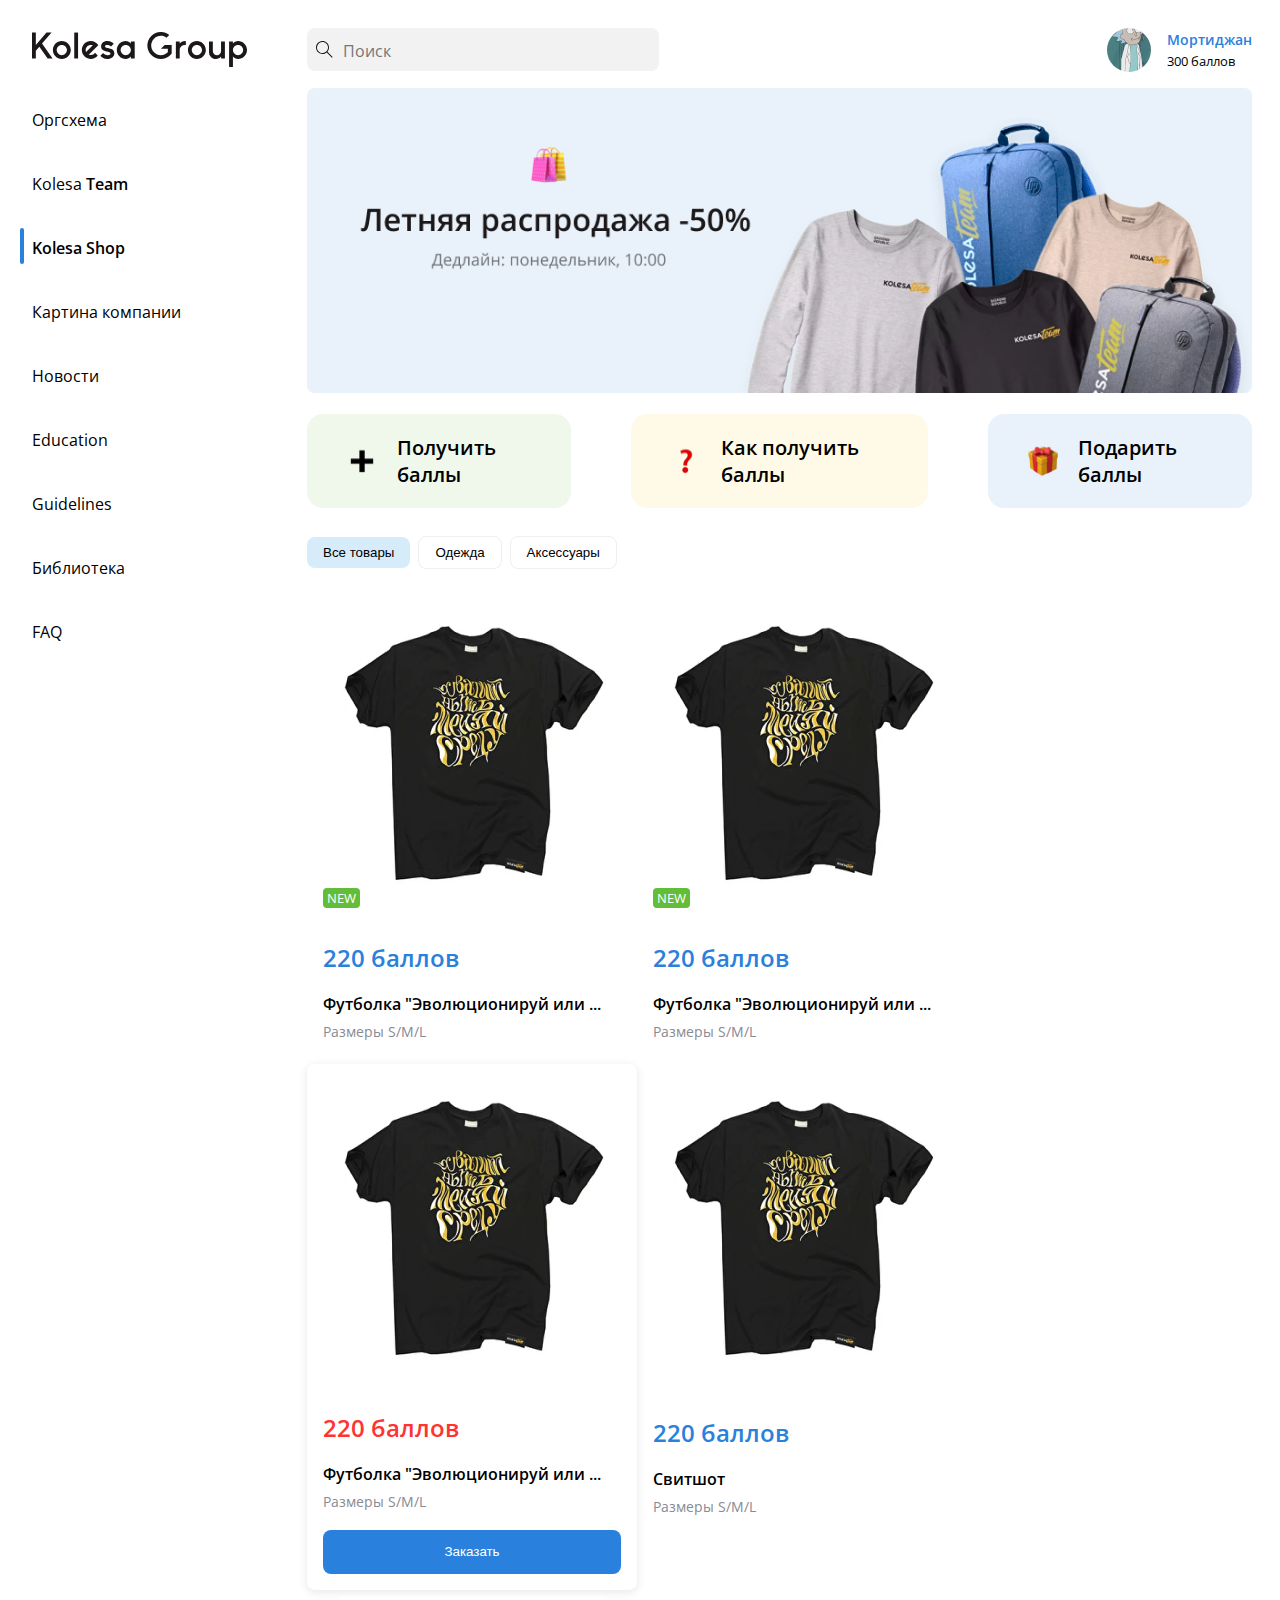
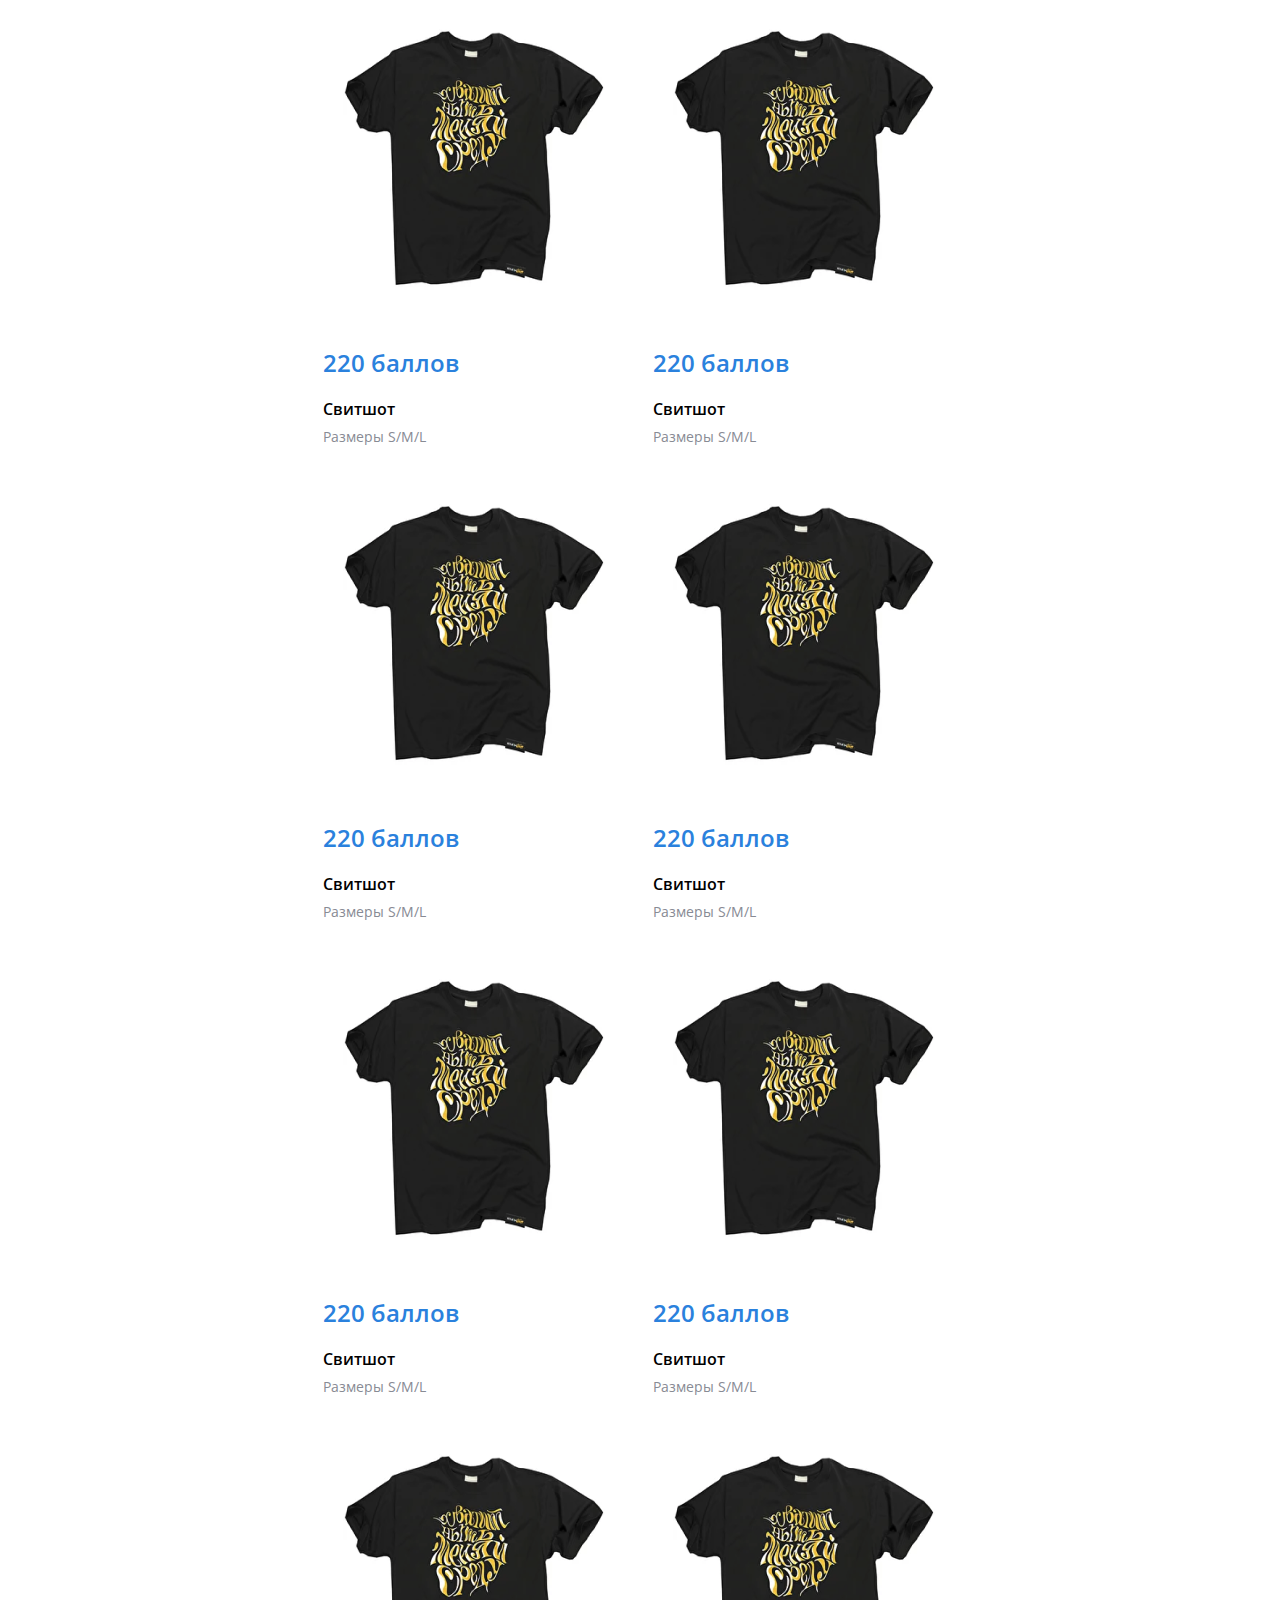
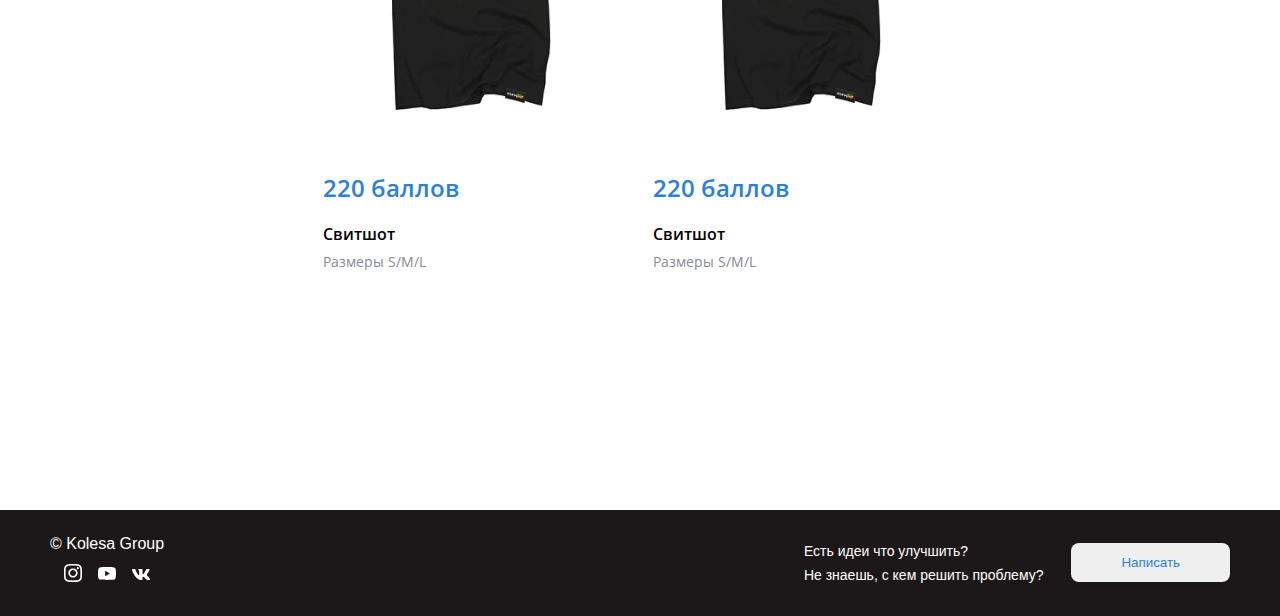
==== commit cfb9b94c: "change banner" ====
--- a/index.html
+++ b/index.html
@@ -41,7 +41,7 @@
                 </div>
             </div>
             <div class="banner" width="1038" height="335">
-                <img src="/src/assets/banner.png" width="100%" alt="banner">
+                <img src="/src/assets/Group 2.png" width="100%" alt="banner">
             </div>
             <div class="score-buttons">
                 <a href="#" class="btn_ btn-green">
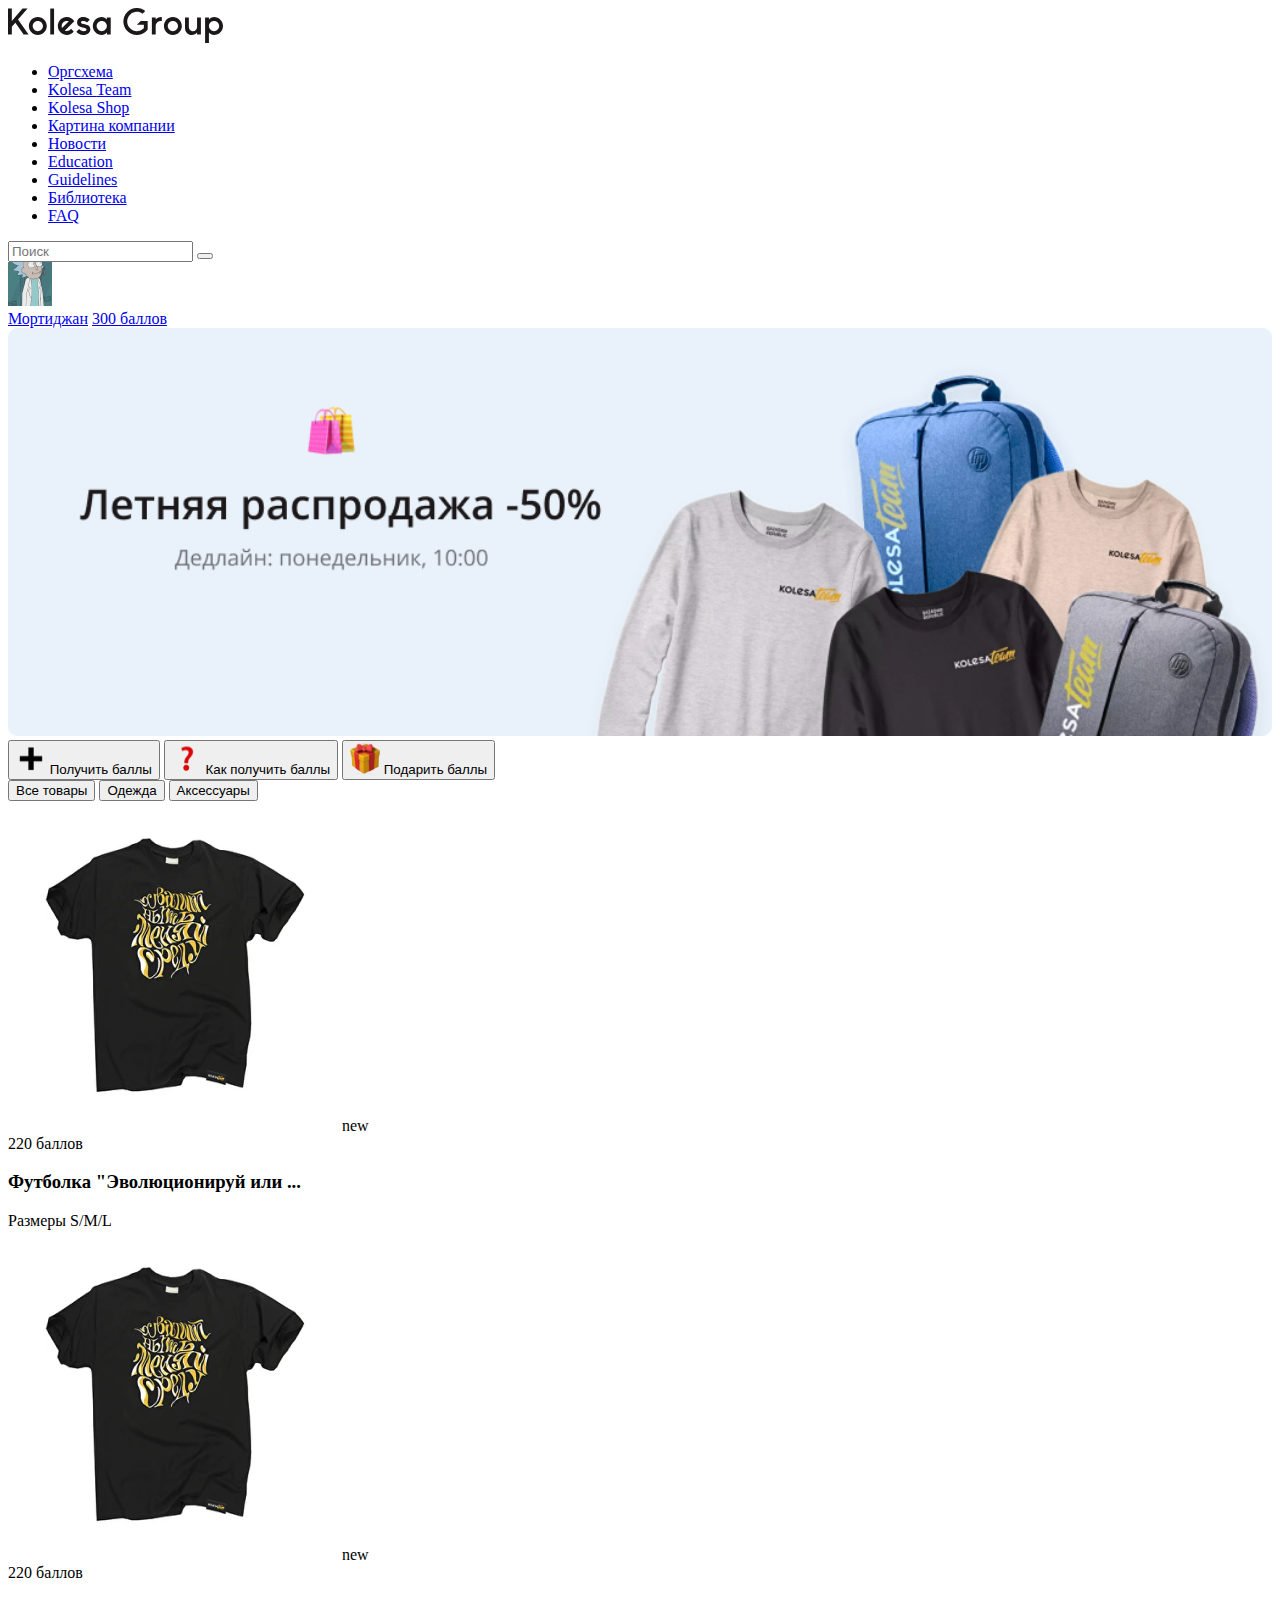
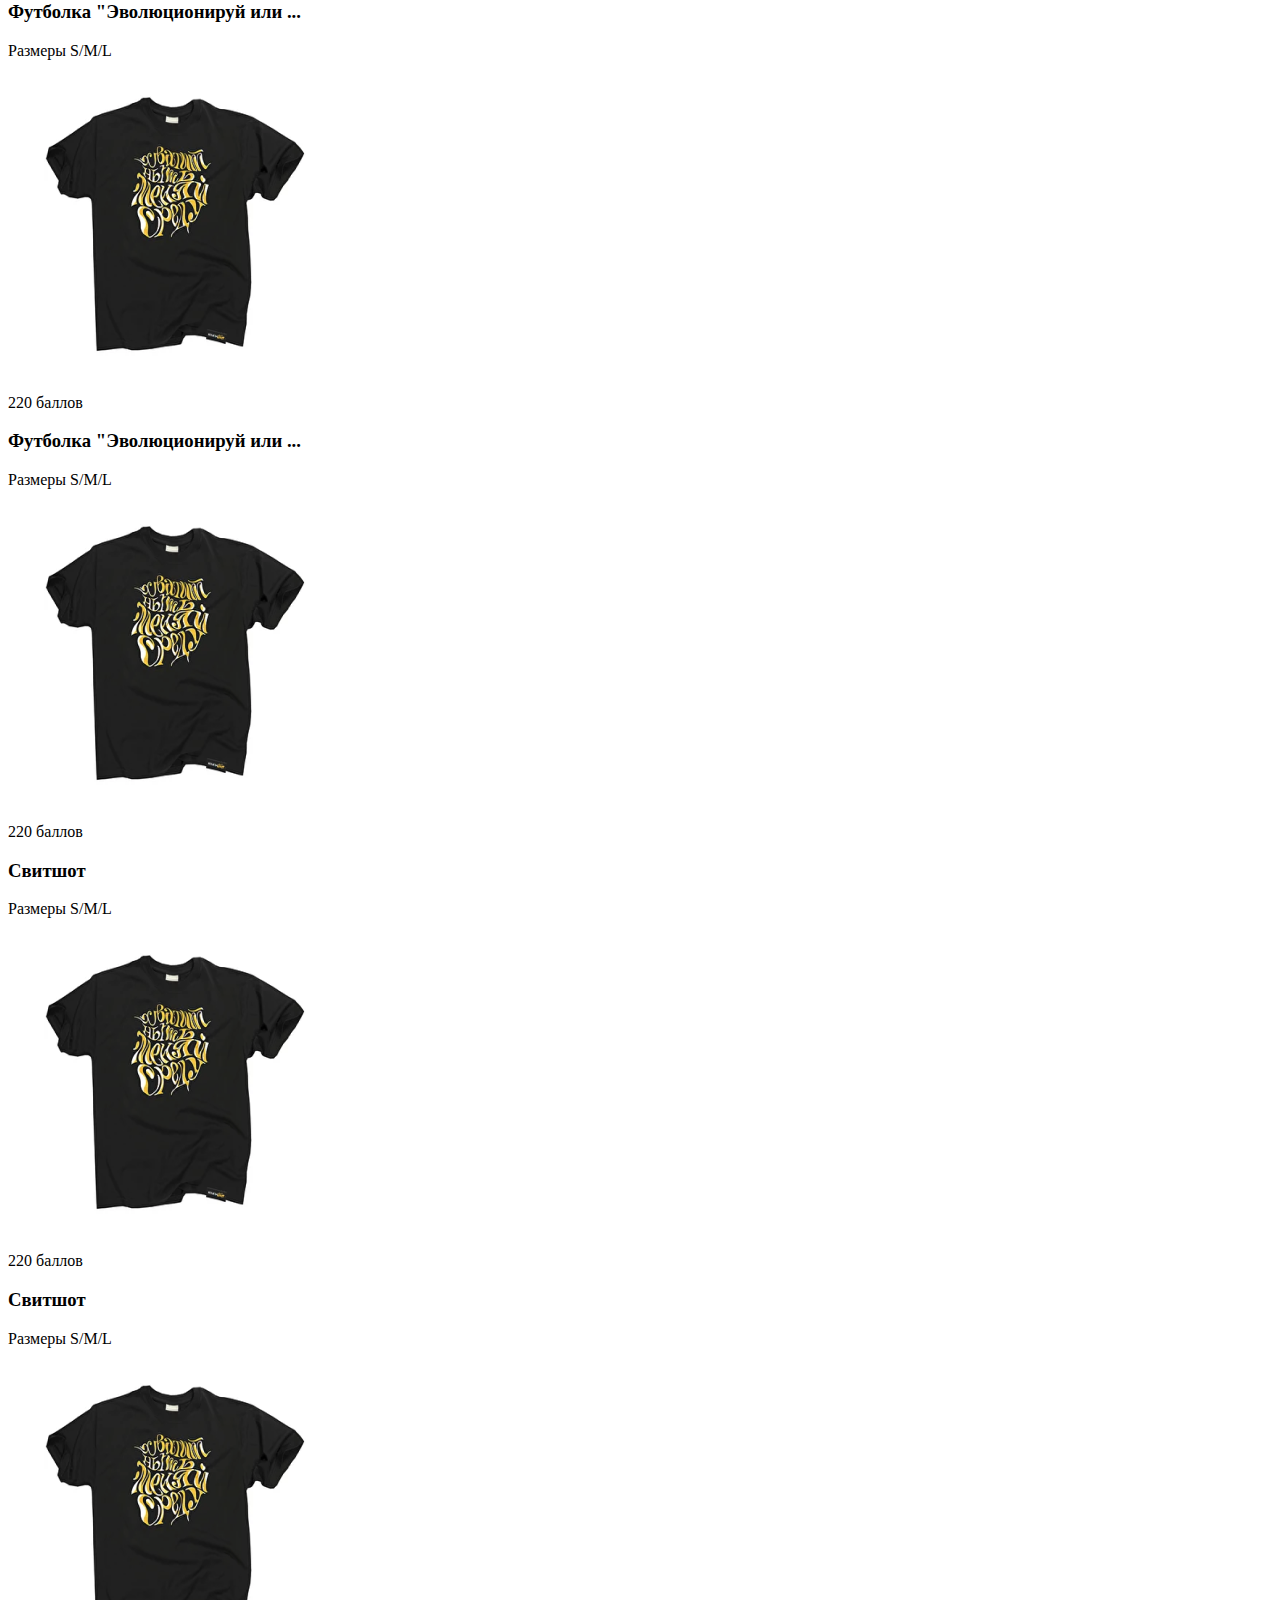
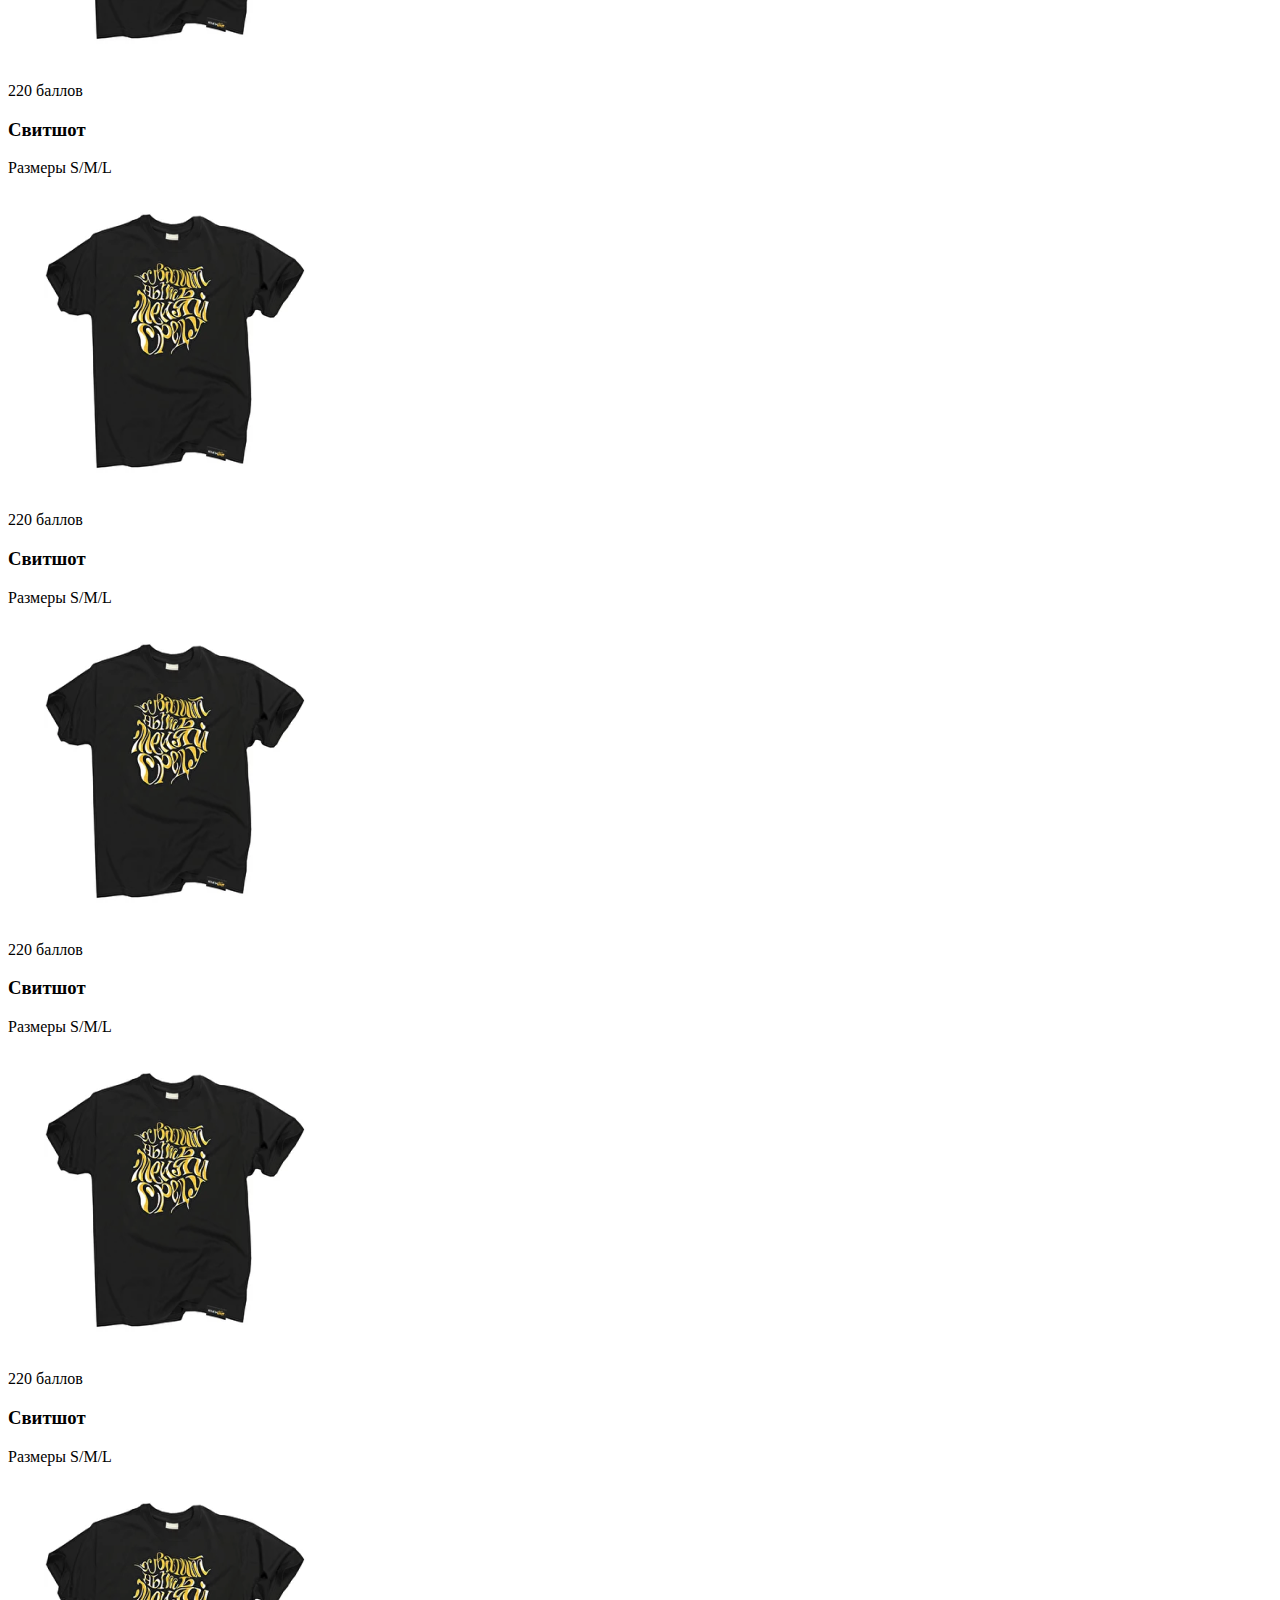
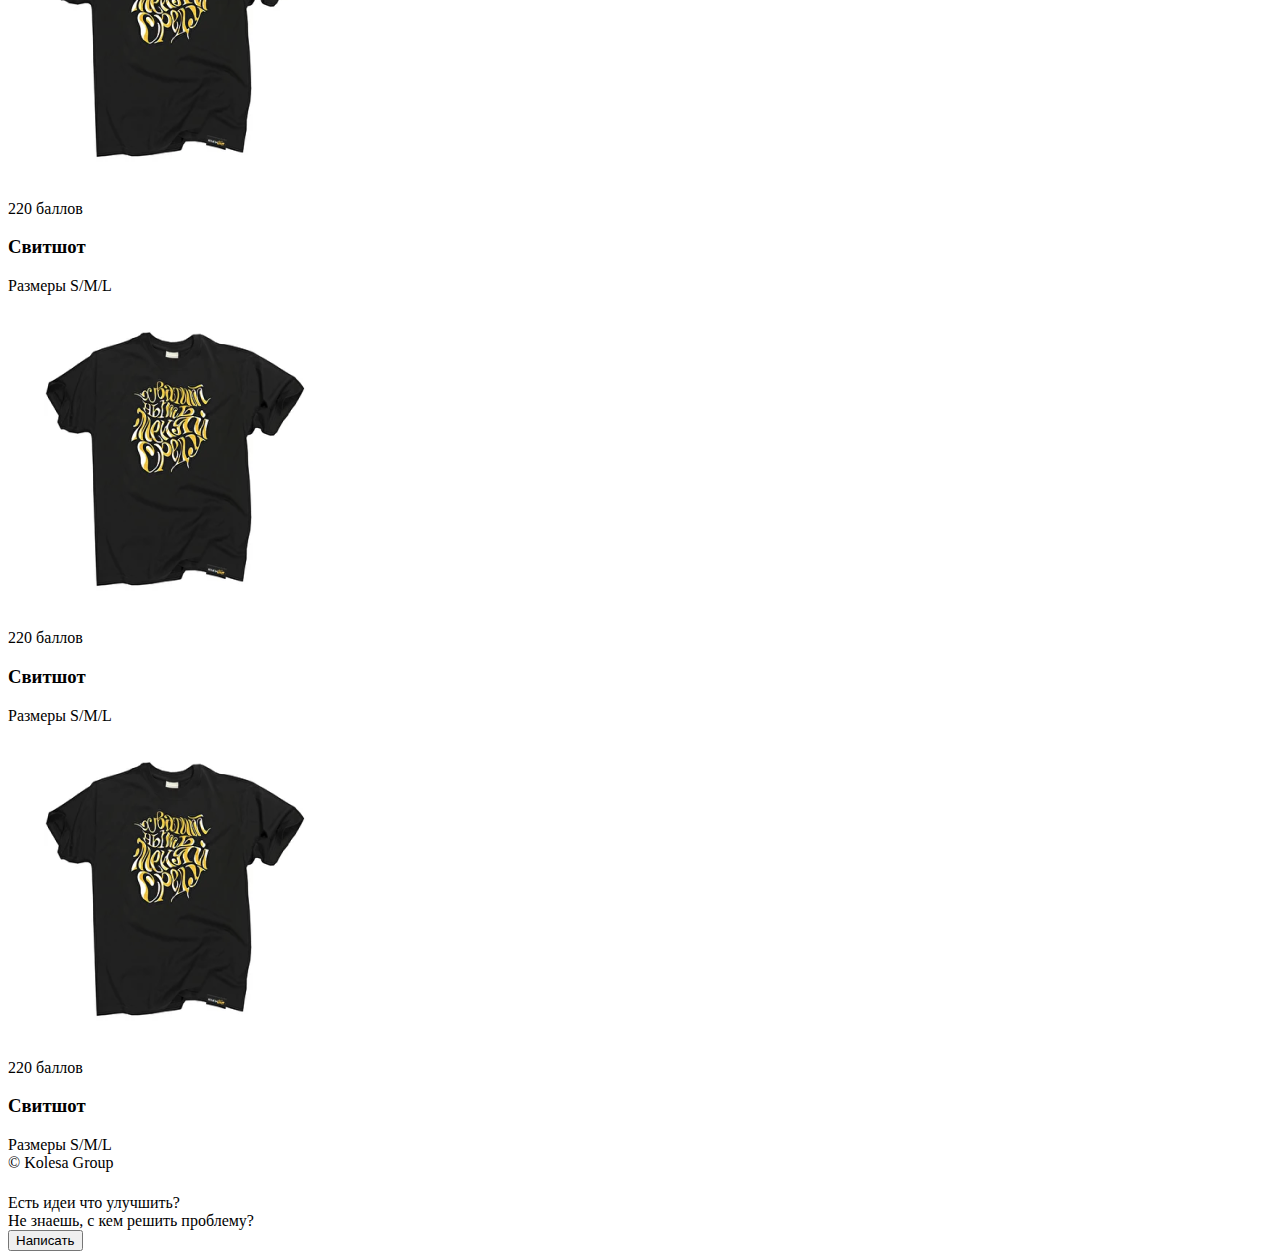
==== commit 2ae8393b: "bem refactoring" ====
--- a/index.html
+++ b/index.html
@@ -6,284 +6,280 @@
     <link rel="icon" type="image/svg+xml" href="src/assets/favicon.svg" />
     <meta name="viewport" content="width=device-width, initial-scale=1.0" />
     <title>Vite App</title>
-    <link rel="stylesheet" href="src/css/style.css">
+    <link rel="stylesheet" href="src/scss/main.scss">
+
 </head>
-
 <body>
-    <section class="container">
-        <div class="side-menu">
-            <div class="logo"><img src="/src/assets/main-logo.svg" alt="company-logo"></div>
-            <div class="side-menu_list">
-                <a href="#">Оргсхема</a>
-                <a href="#">Kolesa <span class="team-txt">Team</span></a>
-                <a href="#" class="selected-menu-txt"><span class="display-selected"></span>Kolesa Shop</a>
-                <a href="#">Картина компании</a>
-                <a href="#">Новости</a>
-                <a href="#">Education</a>
-                <a href="#">Guidelines</a>
-                <a href="#">Библиотека</a>
-                <a href="#">FAQ</a>
+        <section class="container">
+            <div class="menu">
+                <img src="/src/assets/main-logo.svg" alt="company-logo">
+                <ul class="menu menu__list">
+                    <li class="menu--mt"><a href="#">Оргсхема</a></li>
+                    <li class="menu--mt"><a href="#">Kolesa <span class="bold">Team</span></a></li>
+                    <li class="menu--mt"><a href="#" class="bold"><span class="menu--selected"></span>Kolesa Shop</a></li>
+                    <li class="menu--mt"><a href="#">Картина компании</a></li>
+                    <li class="menu--mt"><a href="#">Новости</a></li>
+                    <li class="menu--mt"><a href="#">Education</a></li>
+                    <li class="menu--mt"><a href="#">Guidelines</a></li>
+                    <li class="menu--mt"><a href="#">Библиотека</a></li>
+                    <li class="menu--mt"><a href="#">FAQ</a></li>
+                </ul>
             </div>
-        </div>
-        <div class="page-content">
-            <div class="top-nav">
-                <div class="search">
-                    <form>
-                        <input type="search" placeholder="Поиск">
-                    </form>
-                </div>
-                <div class="user">
-                    <img class="user-profile" src="/src/assets/user-profile.png" alt="user-avatar">
-                    <div class="user-info">
-                        <span class="user-name">Мортиджан</span>
-                        <p class="currency">300 баллов</p>
+            <div class="content">
+                <div class="space-between">
+                    <div class="search search--mt">
+                        <input type="text" name="search" placeholder="Поиск">
+                        <button type="submit" class="search_button"></button>
+                    </div>
+                    <div class="user">
+                        <a href="#"><img class="user__profile" src="/src/assets/user-profile.png" alt="user-avatar"></a>
+                        <div class="user__info">
+                            <a href="#" class="user__name bold">Мортиджан</a>
+                            <a href="#">300 баллов</a>
+                        </div>
+                    </div>
+                </div>
+                <div class="banner " width="1038" height="335">
+                    <img class="banner--mt" src="/src/assets/Group 2.png" width="100%" alt="banner">
+                </div>
+                <div class="score mt">
+                    <button class="score-button score-button--green" type="button">
+                        <img src="/src/assets/plus-icon.svg" width="30" alt="plus-icon">
+                        <span class="ml">Получить баллы</span>
+                    </button>
+                    <button class="score-button score-button--yellow ml" type="button">
+                        <img src="/src/assets/question-icon.svg" width="30" alt="question-icon">
+                        <span class="ml">Как получить баллы</span>
+                    </button>
+                    <button class="score-button score-button--blue ml" type="button">
+                        <img src="/src/assets/gift-icon.svg" width="30" alt="gift-icon">
+                        <span class="ml">Подарить баллы</span>
+                    </button>
+                </div>
+                <div class="tabs mt-2">
+                    <button class="tab-button score-button--blue">Все товары</button>
+                    <button class="tab-button tab-button__transparent ml-1">Одежда</button>
+                    <button class="tab-button tab-button__transparent ml-1">Аксессуары</button>
+                </div>
+                <div class="catalog mt">
+                    <div class="flex-row">
+                        <div class="card mb">
+                            <div class="image">
+                                <img width="330" height="330" src="/src/assets/t-shirt.png" alt="product-img">
+                                <span class="image__badge">new</span>
+                            </div>
+                            <div class="description">
+                                <div class="description__price">
+                                    220 баллов
+                                </div>
+                                <h3 class="description__title">
+                                    Футболка "Эволюционируй или ...
+                                </h3>
+                                <div class="description__hint">
+                                    Размеры S/M/L
+                                </div>
+                            </div>
+                        </div>
+                        <div class="card ml mb">
+                            <div class="image">
+                                <img width="330" height="330" src="/src/assets/t-shirt.png" alt="product-img">
+                                <span class="image__badge">new</span>
+                            </div>
+                            <div class="description">
+                                <div class="description__price">
+                                    220 баллов
+                                </div>
+                                <h3 class="description__title">
+                                    Футболка "Эволюционируй или ...
+                                </h3>
+                                <div class="description__hint">
+                                    Размеры S/M/L
+                                </div>
+                            </div>
+                        </div>
+                        <div class="card ml mb">
+                            <div class="image">
+                                <img width="330" height="330" src="/src/assets/t-shirt.png" alt="product-img">
+                            </div>
+                            <div class="description">
+                                <div class="description__price font-red-color ">
+                                    220 баллов
+                                </div>
+                                <h3 class="description__title">
+                                    Футболка "Эволюционируй или ...
+                                </h3>
+                                <div class="description__hint">
+                                    Размеры S/M/L
+                                </div>
+                            </div>
+                        </div>
+                        <div class="card mb">
+                            <div class="image">
+                                <img width="330" height="330" src="/src/assets/t-shirt.png" alt="product-img">
+                            </div>
+                            <div class="description">
+                                <div class="description__price">
+                                    220 баллов
+                                </div>
+                                <h3 class="description__title">
+                                   Свитшот
+                                </h3>
+                                <div class="description__hint">
+                                    Размеры S/M/L
+                                </div>
+                            </div>
+                        </div>
+                        <div class="card ml mb">
+                            <div class="image">
+                                <img width="330" height="330" src="/src/assets/t-shirt.png" alt="product-img">
+                            </div>
+                            <div class="description">
+                                <div class="description__price">
+                                    220 баллов
+                                </div>
+                                <h3 class="description__title">
+                                    Свитшот
+                                </h3>
+                                <div class="description__hint">
+                                    Размеры S/M/L
+                                </div>
+                            </div>
+                        </div>
+                        <div class="card ml mb">
+                            <div class="image">
+                                <img width="330" height="330" src="/src/assets/t-shirt.png" alt="product-img">
+                            </div>
+                            <div class="description">
+                                <div class="description__price">
+                                    220 баллов
+                                </div>
+                                <h3 class="description__title">
+                                    Свитшот
+                                </h3>
+                                <div class="description__hint">
+                                    Размеры S/M/L
+                                </div>
+                            </div>
+                        </div>
+                        <div class="card mb">
+                            <div class="image">
+                                <img width="330" height="330" src="/src/assets/t-shirt.png" alt="product-img">
+                            </div>
+                            <div class="description">
+                                <div class="description__price">
+                                    220 баллов
+                                </div>
+                                <h3 class="description__title">
+                                    Свитшот
+                                </h3>
+                                <div class="description__hint">
+                                    Размеры S/M/L
+                                </div>
+                            </div>
+                        </div>
+                        <div class="card ml mb">
+                            <div class="image">
+                                <img width="330" height="330" src="/src/assets/t-shirt.png" alt="product-img">
+                            </div>
+                            <div class="description">
+                                <div class="description__price">
+                                    220 баллов
+                                </div>
+                                <h3 class="description__title">
+                                    Свитшот
+                                </h3>
+                                <div class="description__hint">
+                                    Размеры S/M/L
+                                </div>
+                            </div>
+                        </div>
+                        <div class="card ml mb">
+                            <div class="image">
+                                <img width="330" height="330" src="/src/assets/t-shirt.png" alt="product-img">
+                            </div>
+                            <div class="description">
+                                <div class="description__price">
+                                    220 баллов
+                                </div>
+                                <h3 class="description__title">
+                                    Свитшот
+                                </h3>
+                                <div class="description__hint">
+                                    Размеры S/M/L
+                                </div>
+                            </div>
+                        </div>
+                        <div class="card mb">
+                            <div class="image">
+                                <img width="330" height="330" src="/src/assets/t-shirt.png" alt="product-img">
+                            </div>
+                            <div class="description">
+                                <div class="description__price">
+                                    220 баллов
+                                </div>
+                                <h3 class="description__title">
+                                    Свитшот
+                                </h3>
+                                <div class="description__hint">
+                                    Размеры S/M/L
+                                </div>
+                            </div>
+                        </div>
+                        <div class="card ml mb">
+                            <div class="image">
+                                <img width="330" height="330" src="/src/assets/t-shirt.png" alt="product-img">
+                            </div>
+                            <div class="description">
+                                <div class="description__price">
+                                    220 баллов
+                                </div>
+                                <h3 class="description__title">
+                                    Свитшот
+                                </h3>
+                                <div class="description__hint">
+                                    Размеры S/M/L
+                                </div>
+                            </div>
+                        </div>
+                        <div class="card ml mb">
+                            <div class="image">
+                                <img width="330" height="330" src="/src/assets/t-shirt.png" alt="product-img">
+                            </div>
+                            <div class="description">
+                                <div class="description__price">
+                                    220 баллов
+                                </div>
+                                <h3 class="description__title">
+                                    Свитшот
+                                </h3>
+                                <div class="description__hint">
+                                    Размеры S/M/L
+                                </div>
+                            </div>
+                        </div>
                     </div>
                 </div>
             </div>
-            <div class="banner" width="1038" height="335">
-                <img src="/src/assets/Group 2.png" width="100%" alt="banner">
+        </section>
+        <footer class="footer mt-5">
+            <div class="footer__content">
+                <div class="footer__company">
+                    <span>© Kolesa Group</span>
+                    <div class="sns-icons">
+                        <a href="#"><img src="/src/assets/instagram.svg" width="18" height="18" alt=""></a>
+                        <a href="#"><img src="/src/assets/youtube.svg" width="18" height="18" alt=""></a>
+                        <a href="#"><img src="/src/assets/vk.svg" width="18" height="18" alt=""></a>
+                    </div>
+                </div>
+                <div class="contact-company">
+                    <div class="mr">
+                        <span>Есть идеи что улучшить?<br>
+                            Не знаешь, с кем решить проблему?</span>
+                    </div>
+                    <button class="contact-company__button">Написать</button>
+                </div>
             </div>
-            <div class="score-buttons">
-                <a href="#" class="btn_ btn-green">
-                    <img src="/src/assets/plus-icon.svg" width="30" alt="plus-icon">
-                    <span>Получить баллы</span>
-                </a>
-                <a href="#" class="btn_ btn-yellow">
-                    <img src="/src/assets/question-icon.svg" width="30" alt="question-icon">
-                    <span>Как получить баллы</span></a>
-                <a href="#" class="btn_ btn-blue">
-                    <img src="/src/assets/gift-icon.svg" width="30" alt="gift-icon">
-                    <span>Подарить баллы</span>
-                </a>
-            </div>
-            <div class="filter-buttons">
-                <button class="btn_all_products" type="button">Все товары</button>
-                <button class="btn btn_clothes" type="button">Одежда</button>
-                <button class="btn btn_accessory" type="button">Аксессуары</button>
-            </div>
-            <div class="product-catalog">
-                <ul>
-                    <li>
-                        <div class="image">
-                            <img width="330" height="330" src="/src/assets/t-shirt.png" alt="product-img">
-                            <span class="badge">new</span>
-                        </div>
-                        <div class="description">
-                            <div class="price">
-                                220 баллов
-                            </div>
-                            <h3 class="title">
-                                Футболка "Эволюционируй или ...
-                            </h3>
-                            <div class="hint">
-                                Размеры S/M/L
-                            </div>
-                        </div>
-                    </li>
-                    <li>
-                        <div class="image">
-                            <img width="330" height="330" src="/src/assets/t-shirt.png" alt="product-img">
-                            <span class="badge">new</span>
-                        </div>
-                        <div class="description">
-                            <div class="price">
-                                220 баллов
-                            </div>
-                            <h3 class="title">
-                                Футболка "Эволюционируй или ...
-                            </h3>
-                            <div class="hint">
-                                Размеры S/M/L
-                            </div>
-                        </div>
-                    </li>
-                    <li class="card">
-                        <div class="image">
-                            <img width="330" height="330" src="/src/assets/t-shirt.png" alt="product-img">
-                        </div>
-                        <div class="description">
-                            <div class="price price-red">
-                                220 баллов
-                            </div>
-                            <h3 class="title">
-                                Футболка "Эволюционируй или ...
-                            </h3>
-                            <div class="hint">
-                                Размеры S/M/L
-                            </div>
-                            <button class="button" type="button">
-                                Заказать
-                            </button>
-                        </div>
-                    </li>
-                    <li>
-                        <div class="image">
-                            <img width="330" height="330" src="/src/assets/t-shirt.png" alt="product-img">
-                        </div>
-                        <div class="description">
-                            <div class="price">
-                                220 баллов
-                            </div>
-                            <h3 class="title">
-                                Свитшот
-                            </h3>
-                            <div class="hint">
-                                Размеры S/M/L
-                            </div>
-                        </div>
-                    </li>
-                    <li>
-                        <div class="image">
-                            <img width="330" height="330" src="/src/assets/t-shirt.png" alt="product-img">
-                        </div>
-                        <div class="description">
-                            <div class="price">
-                                220 баллов
-                            </div>
-                            <h3 class="title">
-                                Свитшот
-                            </h3>
-                            <div class="hint">
-                                Размеры S/M/L
-                            </div>
-                        </div>
-                    </li>
-                    <li>
-                        <div class="image">
-                            <img width="330" height="330" src="/src/assets/t-shirt.png" alt="product-img">
-                        </div>
-                        <div class="description">
-                            <div class="price">
-                                220 баллов
-                            </div>
-                            <h3 class="title">
-                                Свитшот
-                            </h3>
-                            <div class="hint">
-                                Размеры S/M/L
-                            </div>
-                        </div>
-                    </li>
-                    <li>
-                        <div class="image">
-                            <img width="330" height="330" src="/src/assets/t-shirt.png" alt="product-img">
-                        </div>
-                        <div class="description">
-                            <div class="price">
-                                220 баллов
-                            </div>
-                            <h3 class="title">
-                                Свитшот
-                            </h3>
-                            <div class="hint">
-                                Размеры S/M/L
-                            </div>
-                        </div>
-                    </li>
-                    <li>
-                        <div class="image">
-                            <img width="330" height="330" src="/src/assets/t-shirt.png" alt="product-img">
-                        </div>
-                        <div class="description">
-                            <div class="price">
-                                220 баллов
-                            </div>
-                            <h3 class="title">
-                                Свитшот
-                            </h3>
-                            <div class="hint">
-                                Размеры S/M/L
-                            </div>
-                        </div>
-                    </li>
-                    <li>
-                        <div class="image">
-                            <img width="330" height="330" src="/src/assets/t-shirt.png" alt="product-img">
-                        </div>
-                        <div class="description">
-                            <div class="price">
-                                220 баллов
-                            </div>
-                            <h3 class="title">
-                                Свитшот
-                            </h3>
-                            <div class="hint">
-                                Размеры S/M/L
-                            </div>
-                        </div>
-                    </li>
-                    <li>
-                        <div class="image">
-                            <img width="330" height="330" src="/src/assets/t-shirt.png" alt="product-img">
-                        </div>
-                        <div class="description">
-                            <div class="price">
-                                220 баллов
-                            </div>
-                            <h3 class="title">
-                                Свитшот
-                            </h3>
-                            <div class="hint">
-                                Размеры S/M/L
-                            </div>
-                        </div>
-                    </li>
-                    <li>
-                        <div class="image">
-                            <img width="330" height="330" src="/src/assets/t-shirt.png" alt="product-img">
-                        </div>
-                        <div class="description">
-                            <div class="price">
-                                220 баллов
-                            </div>
-                            <h3 class="title">
-                                Свитшот
-                            </h3>
-                            <div class="hint">
-                                Размеры S/M/L
-                            </div>
-                        </div>
-                    </li>
-                    <li>
-                        <div class="image">
-                            <img width="330" height="330" src="/src/assets/t-shirt.png" alt="product-img">
-                        </div>
-                        <div class="description">
-                            <div class="price">
-                                220 баллов
-                            </div>
-                            <h3 class="title">
-                                Свитшот
-                            </h3>
-                            <div class="hint">
-                                Размеры S/M/L
-                            </div>
-                        </div>
-                    </li>
-                </ul>
-
-            </div>
-        </div>
-    </section>
-    <footer class="footer">
-        <div class="footer-content">
-            <div class="company-credit">
-                <span class="txt">© Kolesa Group</span>
-                <div class="sns-icons">
-                    <a href="#"><img src="/src/assets/instagram.svg" alt=""></a>
-                    <a href="#"><img src="/src/assets/youtube.svg" alt=""></a>
-                    <a href="#"><img src="/src/assets/vk.svg" alt=""></a>
-                </div>
-            </div>
-            <div class="contact-company">
-                <div class="footer-txt">
-                    <span>Есть идеи что улучшить?<br>
-                        Не знаешь, с кем решить проблему?</span>
-                </div>
-                <button>Написать</button>
-            </div>
-        </div>
-    </footer>
+        </footer>
 </body>
 
 </html>
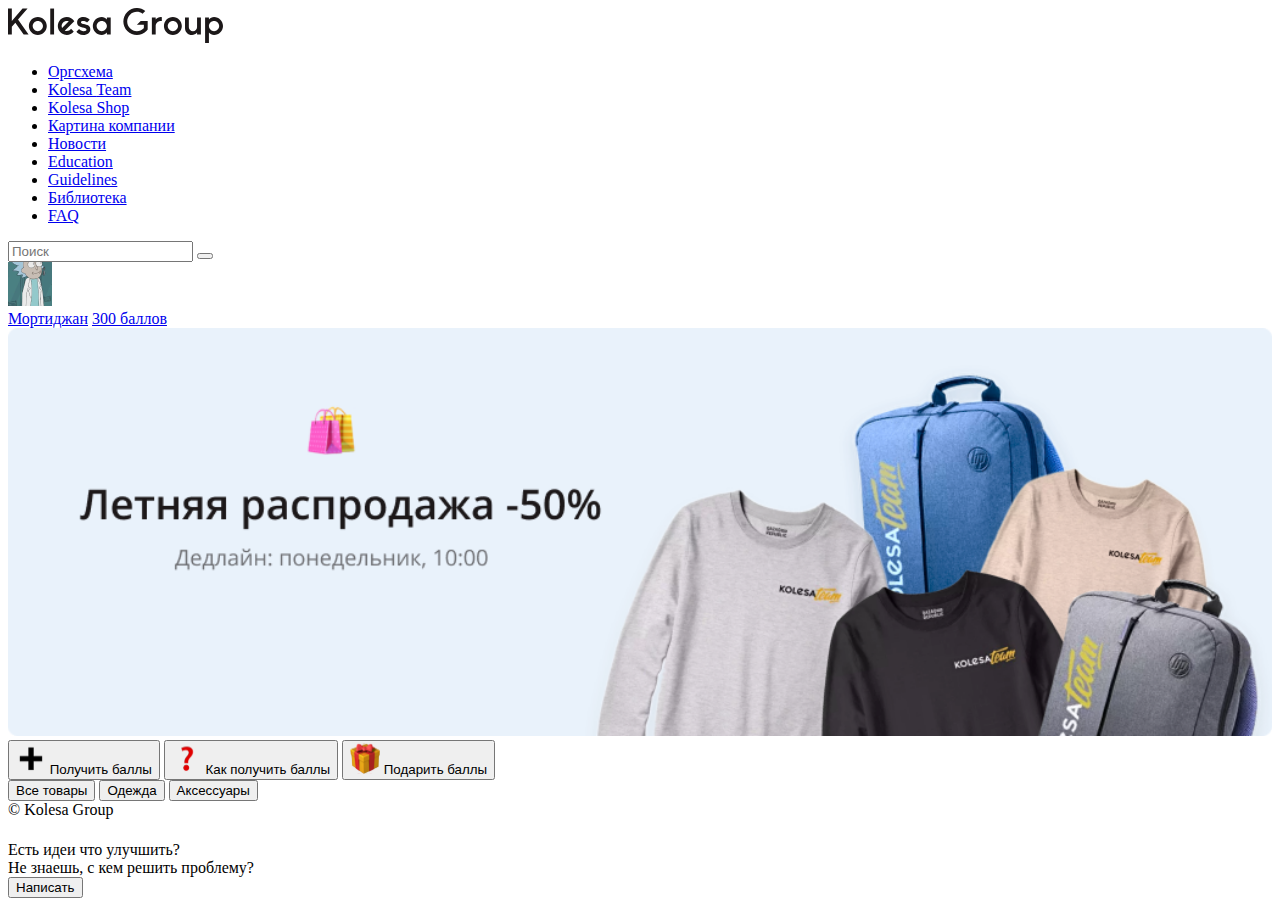
==== commit f1d8ecb3: "dynamic changes" ====
--- a/index.html
+++ b/index.html
@@ -47,216 +47,22 @@
                         <img src="/src/assets/plus-icon.svg" width="30" alt="plus-icon">
                         <span class="ml">Получить баллы</span>
                     </button>
-                    <button class="score-button score-button--yellow ml" type="button">
+                    <button class="js_category_button score-button score-button--yellow ml" type="button">
                         <img src="/src/assets/question-icon.svg" width="30" alt="question-icon">
                         <span class="ml">Как получить баллы</span>
                     </button>
-                    <button class="score-button score-button--blue ml" type="button">
+                    <button class="js_category_button score-button score-button--blue ml" type="button">
                         <img src="/src/assets/gift-icon.svg" width="30" alt="gift-icon">
                         <span class="ml">Подарить баллы</span>
                     </button>
                 </div>
                 <div class="tabs mt-2">
-                    <button class="tab-button score-button--blue">Все товары</button>
-                    <button class="tab-button tab-button__transparent ml-1">Одежда</button>
-                    <button class="tab-button tab-button__transparent ml-1">Аксессуары</button>
+                    <button data-key="all" class="tab-button score-button--blue js_category_button">Все товары</button>
+                    <button data-key="clothes" class="tab-button tab-button__transparent js_category_button ml-1">Одежда</button>
+                    <button data-key="accessories" class="tab-button tab-button__transparent js_category_button ml-1">Аксессуары</button>
                 </div>
                 <div class="catalog mt">
-                    <div class="flex-row">
-                        <div class="card mb">
-                            <div class="image">
-                                <img width="330" height="330" src="/src/assets/t-shirt.png" alt="product-img">
-                                <span class="image__badge">new</span>
-                            </div>
-                            <div class="description">
-                                <div class="description__price">
-                                    220 баллов
-                                </div>
-                                <h3 class="description__title">
-                                    Футболка "Эволюционируй или ...
-                                </h3>
-                                <div class="description__hint">
-                                    Размеры S/M/L
-                                </div>
-                            </div>
-                        </div>
-                        <div class="card ml mb">
-                            <div class="image">
-                                <img width="330" height="330" src="/src/assets/t-shirt.png" alt="product-img">
-                                <span class="image__badge">new</span>
-                            </div>
-                            <div class="description">
-                                <div class="description__price">
-                                    220 баллов
-                                </div>
-                                <h3 class="description__title">
-                                    Футболка "Эволюционируй или ...
-                                </h3>
-                                <div class="description__hint">
-                                    Размеры S/M/L
-                                </div>
-                            </div>
-                        </div>
-                        <div class="card ml mb">
-                            <div class="image">
-                                <img width="330" height="330" src="/src/assets/t-shirt.png" alt="product-img">
-                            </div>
-                            <div class="description">
-                                <div class="description__price font-red-color ">
-                                    220 баллов
-                                </div>
-                                <h3 class="description__title">
-                                    Футболка "Эволюционируй или ...
-                                </h3>
-                                <div class="description__hint">
-                                    Размеры S/M/L
-                                </div>
-                            </div>
-                        </div>
-                        <div class="card mb">
-                            <div class="image">
-                                <img width="330" height="330" src="/src/assets/t-shirt.png" alt="product-img">
-                            </div>
-                            <div class="description">
-                                <div class="description__price">
-                                    220 баллов
-                                </div>
-                                <h3 class="description__title">
-                                   Свитшот
-                                </h3>
-                                <div class="description__hint">
-                                    Размеры S/M/L
-                                </div>
-                            </div>
-                        </div>
-                        <div class="card ml mb">
-                            <div class="image">
-                                <img width="330" height="330" src="/src/assets/t-shirt.png" alt="product-img">
-                            </div>
-                            <div class="description">
-                                <div class="description__price">
-                                    220 баллов
-                                </div>
-                                <h3 class="description__title">
-                                    Свитшот
-                                </h3>
-                                <div class="description__hint">
-                                    Размеры S/M/L
-                                </div>
-                            </div>
-                        </div>
-                        <div class="card ml mb">
-                            <div class="image">
-                                <img width="330" height="330" src="/src/assets/t-shirt.png" alt="product-img">
-                            </div>
-                            <div class="description">
-                                <div class="description__price">
-                                    220 баллов
-                                </div>
-                                <h3 class="description__title">
-                                    Свитшот
-                                </h3>
-                                <div class="description__hint">
-                                    Размеры S/M/L
-                                </div>
-                            </div>
-                        </div>
-                        <div class="card mb">
-                            <div class="image">
-                                <img width="330" height="330" src="/src/assets/t-shirt.png" alt="product-img">
-                            </div>
-                            <div class="description">
-                                <div class="description__price">
-                                    220 баллов
-                                </div>
-                                <h3 class="description__title">
-                                    Свитшот
-                                </h3>
-                                <div class="description__hint">
-                                    Размеры S/M/L
-                                </div>
-                            </div>
-                        </div>
-                        <div class="card ml mb">
-                            <div class="image">
-                                <img width="330" height="330" src="/src/assets/t-shirt.png" alt="product-img">
-                            </div>
-                            <div class="description">
-                                <div class="description__price">
-                                    220 баллов
-                                </div>
-                                <h3 class="description__title">
-                                    Свитшот
-                                </h3>
-                                <div class="description__hint">
-                                    Размеры S/M/L
-                                </div>
-                            </div>
-                        </div>
-                        <div class="card ml mb">
-                            <div class="image">
-                                <img width="330" height="330" src="/src/assets/t-shirt.png" alt="product-img">
-                            </div>
-                            <div class="description">
-                                <div class="description__price">
-                                    220 баллов
-                                </div>
-                                <h3 class="description__title">
-                                    Свитшот
-                                </h3>
-                                <div class="description__hint">
-                                    Размеры S/M/L
-                                </div>
-                            </div>
-                        </div>
-                        <div class="card mb">
-                            <div class="image">
-                                <img width="330" height="330" src="/src/assets/t-shirt.png" alt="product-img">
-                            </div>
-                            <div class="description">
-                                <div class="description__price">
-                                    220 баллов
-                                </div>
-                                <h3 class="description__title">
-                                    Свитшот
-                                </h3>
-                                <div class="description__hint">
-                                    Размеры S/M/L
-                                </div>
-                            </div>
-                        </div>
-                        <div class="card ml mb">
-                            <div class="image">
-                                <img width="330" height="330" src="/src/assets/t-shirt.png" alt="product-img">
-                            </div>
-                            <div class="description">
-                                <div class="description__price">
-                                    220 баллов
-                                </div>
-                                <h3 class="description__title">
-                                    Свитшот
-                                </h3>
-                                <div class="description__hint">
-                                    Размеры S/M/L
-                                </div>
-                            </div>
-                        </div>
-                        <div class="card ml mb">
-                            <div class="image">
-                                <img width="330" height="330" src="/src/assets/t-shirt.png" alt="product-img">
-                            </div>
-                            <div class="description">
-                                <div class="description__price">
-                                    220 баллов
-                                </div>
-                                <h3 class="description__title">
-                                    Свитшот
-                                </h3>
-                                <div class="description__hint">
-                                    Размеры S/M/L
-                                </div>
-                            </div>
-                        </div>
+                    <div class="flex-row js__catalog">
                     </div>
                 </div>
             </div>
@@ -280,6 +86,8 @@
                 </div>
             </div>
         </footer>
+
+        <script src="/src/js/main.js"></script>
 </body>
 
 </html>
